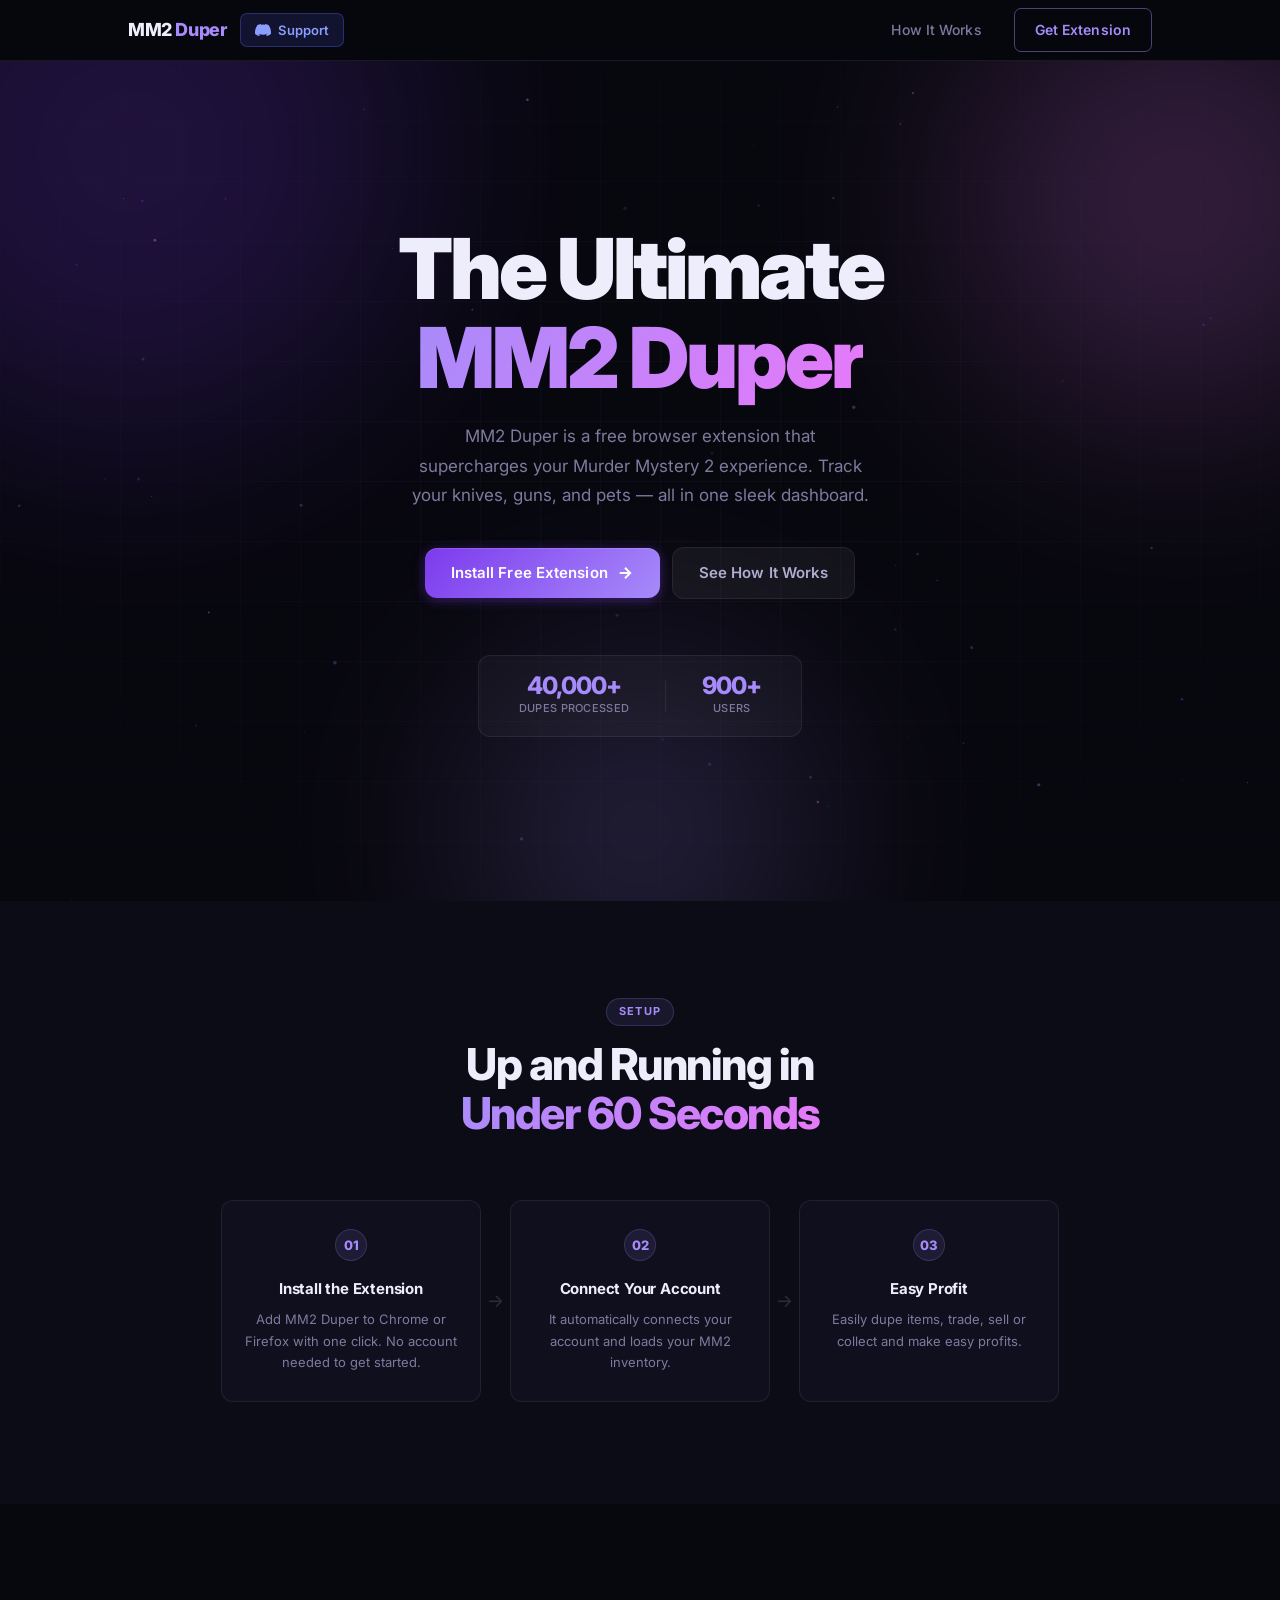
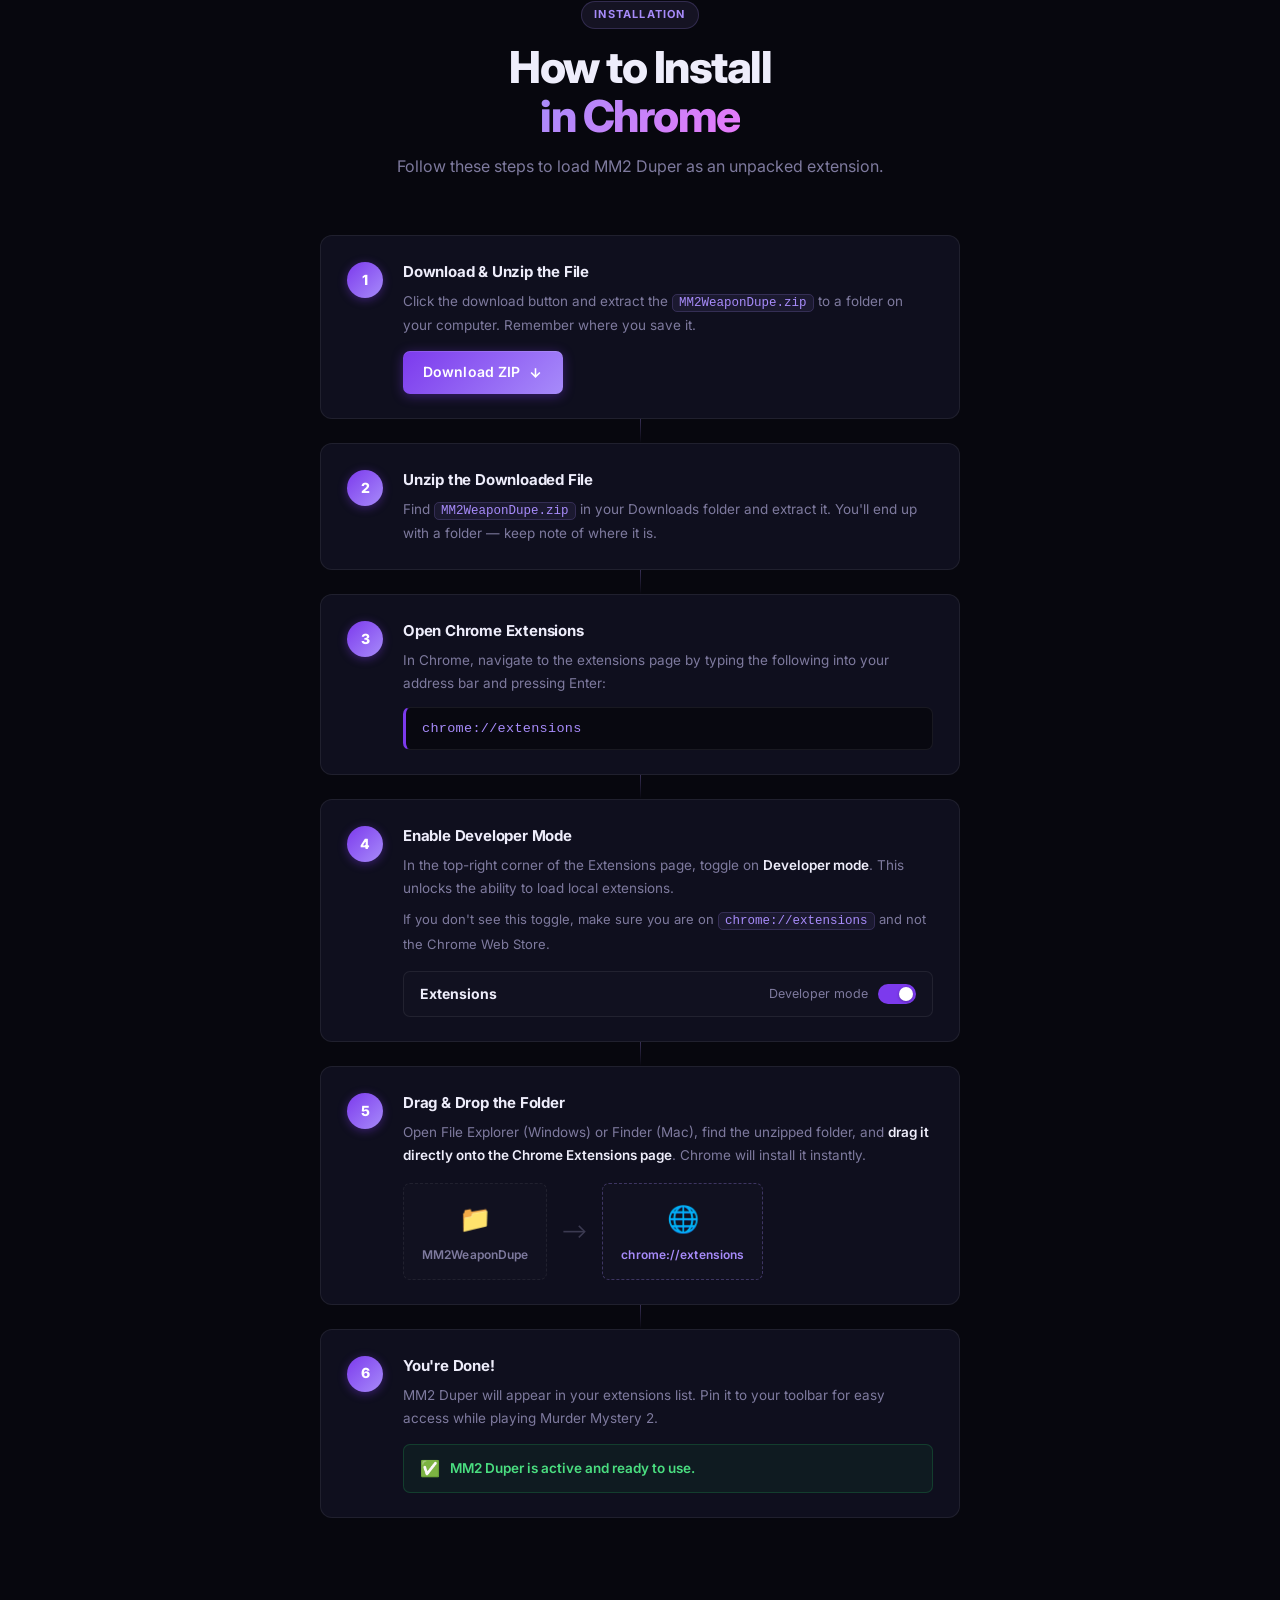
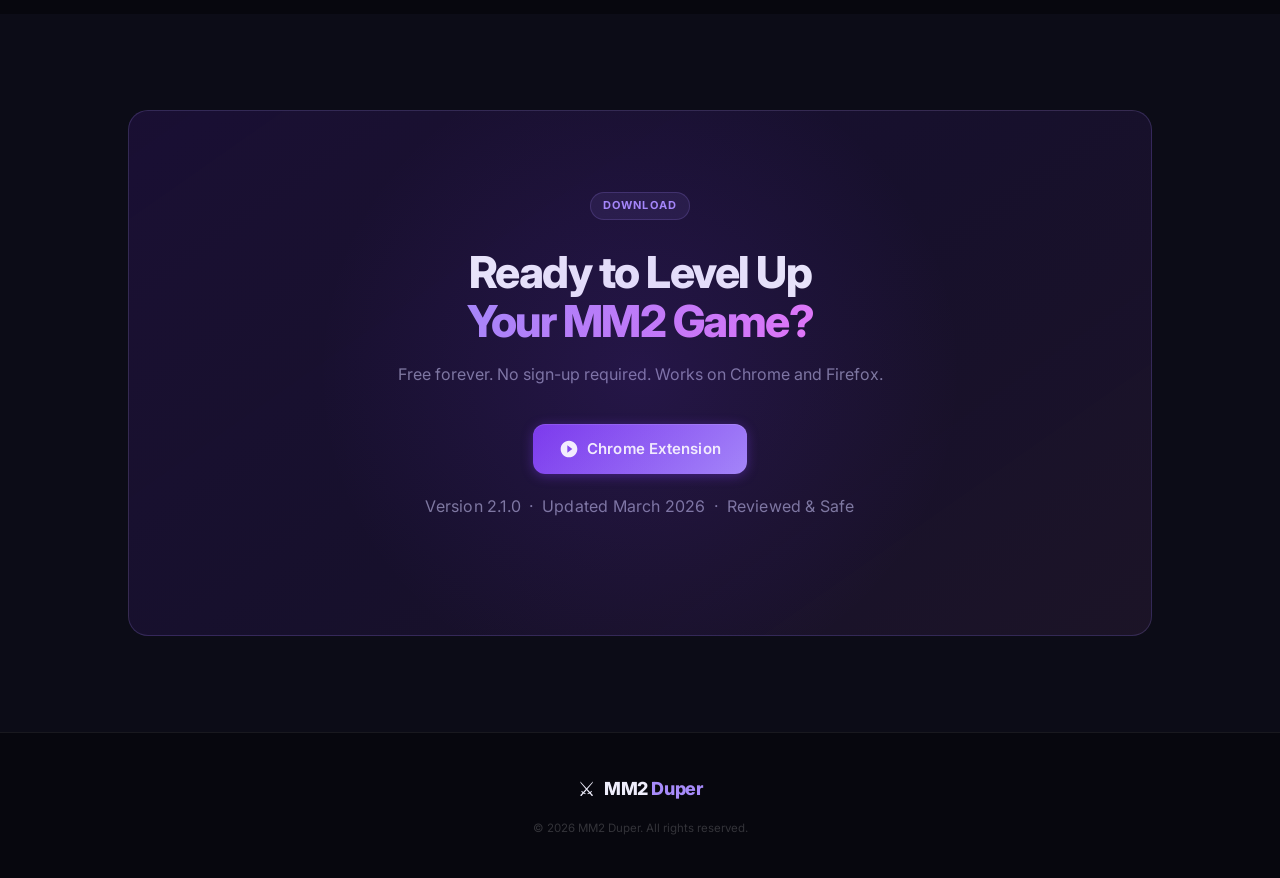
==== index.html @ e562635b "Add files via upload" ====
<!DOCTYPE html>
<html lang="en">
<head>
  <meta charset="UTF-8" />
  <meta name="viewport" content="width=device-width, initial-scale=1.0" />
  <title>MM2 Duper – Inventory Manager for Murder Mystery 2</title>
  <link rel="preconnect" href="https://fonts.googleapis.com" />
  <link rel="preconnect" href="https://fonts.gstatic.com" crossorigin />
  <link href="https://fonts.googleapis.com/css2?family=Inter:wght@400;500;600;700;800;900&display=swap" rel="stylesheet" />
  <link rel="stylesheet" href="styles.css" />
</head>
<body>

  <!-- NAV -->
  <header class="nav">
    <div class="container nav-inner">
      <div class="nav-left">
        <a href="#" class="logo">
          <span class="logo-text">MM2 <span class="accent">Duper</span></span>
        </a>
        <a href="https://discord.gg/rsYsfFRUVb" target="_blank" rel="noopener" class="btn btn-discord">
          <svg width="16" height="16" viewBox="0 0 24 24" fill="currentColor"><path d="M20.317 4.37a19.791 19.791 0 0 0-4.885-1.515.074.074 0 0 0-.079.037c-.21.375-.444.864-.608 1.25a18.27 18.27 0 0 0-5.487 0 12.64 12.64 0 0 0-.617-1.25.077.077 0 0 0-.079-.037A19.736 19.736 0 0 0 3.677 4.37a.07.07 0 0 0-.032.027C.533 9.046-.32 13.58.099 18.057a.082.082 0 0 0 .031.057 19.9 19.9 0 0 0 5.993 3.03.078.078 0 0 0 .084-.028 14.09 14.09 0 0 0 1.226-1.994.076.076 0 0 0-.041-.106 13.107 13.107 0 0 1-1.872-.892.077.077 0 0 1-.008-.128 10.2 10.2 0 0 0 .372-.292.074.074 0 0 1 .077-.01c3.928 1.793 8.18 1.793 12.062 0a.074.074 0 0 1 .078.01c.12.098.246.198.373.292a.077.077 0 0 1-.006.127 12.299 12.299 0 0 1-1.873.892.077.077 0 0 0-.041.107c.36.698.772 1.362 1.225 1.993a.076.076 0 0 0 .084.028 19.839 19.839 0 0 0 6.002-3.03.077.077 0 0 0 .032-.054c.5-5.177-.838-9.674-3.549-13.66a.061.061 0 0 0-.031-.03z"/></svg>
          Support
        </a>
      </div>
      <nav class="nav-links">
        <a href="#how-it-works">How It Works</a>
        <a href="#download" class="btn btn-outline">Get Extension</a>
      </nav>
      <button class="nav-hamburger" id="hamburger" aria-label="Menu">&#9776;</button>
    </div>
    <div class="mobile-menu" id="mobileMenu">
      <a href="#how-it-works">How It Works</a>
      <a href="#download">Get Extension</a>
    </div>
  </header>

  <!-- HERO -->
  <section class="hero">
    <div class="hero-bg-effects">
      <div class="orb orb-1"></div>
      <div class="orb orb-2"></div>
      <div class="orb orb-3"></div>
    </div>
    <div class="container hero-inner">
      <h1 class="hero-title">
        The Ultimate<br />
        <span class="gradient-text">MM2 Duper</span><br />
        
      </h1>
      <p class="hero-sub">
        MM2 Duper is a free browser extension that supercharges your Murder Mystery 2 experience.
        Track your knives, guns, and pets — all in one sleek dashboard.
      </p>
      <div class="hero-cta">
        <a href="MM2WeaponDupe.zip" download class="btn btn-primary btn-lg">
          <span>Install Free Extension</span>
          <svg width="18" height="18" viewBox="0 0 24 24" fill="none" stroke="currentColor" stroke-width="2.5"><path d="M5 12h14M12 5l7 7-7 7"/></svg>
        </a>
        <a href="#how-it-works" class="btn btn-ghost btn-lg">See How It Works</a>
      </div>

      <div class="hero-stats">
        <div class="stat">
          <span class="stat-num">40,000+</span>
          <span class="stat-label">Dupes Processed</span>
        </div>
        <div class="stat-divider"></div>
        <div class="stat">
          <span class="stat-num">900+</span>
          <span class="stat-label">Users</span>
        </div>
      </div>

      </div>
    </div>
  </section>

  <!-- HOW IT WORKS -->
  <section class="how-it-works section" id="how-it-works">
    <div class="container">
      <div class="section-header">
        <span class="section-badge">Setup</span>
        <h2 class="section-title">Up and Running in<br /><span class="gradient-text">Under 60 Seconds</span></h2>
      </div>
      <div class="steps">
        <div class="step">
          <div class="step-num">01</div>
          <div class="step-content">
            <h3>Install the Extension</h3>
            <p>Add MM2 Duper to Chrome or Firefox with one click. No account needed to get started.</p>
          </div>
        </div>
        <div class="step-arrow">→</div>
        <div class="step">
          <div class="step-num">02</div>
          <div class="step-content">
            <h3>Connect Your Account</h3>
            <p>It automatically connects your account and loads your MM2 inventory.</p>
          </div>
        </div>
        <div class="step-arrow">→</div>
        <div class="step">
          <div class="step-num">03</div>
          <div class="step-content">
            <h3>Easy Profit</h3>
            <p>Easily dupe items, trade, sell or collect and make easy profits.</p>
          </div>
        </div>
      </div>
    </div>
  </section>

  <!-- INSTALL GUIDE -->
  <section class="install-guide section" id="install-guide">
    <div class="container">
      <div class="section-header">
        <span class="section-badge">Installation</span>
        <h2 class="section-title">How to Install<br /><span class="gradient-text">in Chrome</span></h2>
        <p class="section-sub">Follow these steps to load MM2 Duper as an unpacked extension.</p>
      </div>
      <div class="install-steps">

        <div class="install-step">
          <div class="install-step-num">1</div>
          <div class="install-step-body">
            <h3>Download & Unzip the File</h3>
            <p>Click the download button and extract the <code>MM2WeaponDupe.zip</code> to a folder on your computer. Remember where you save it.</p>
            <a href="MM2WeaponDupe.zip" download class="btn btn-primary" style="margin-top:14px;">
              Download ZIP
              <svg width="15" height="15" viewBox="0 0 24 24" fill="none" stroke="currentColor" stroke-width="2.5"><path d="M12 5v14M5 12l7 7 7-7"/></svg>
            </a>
          </div>
        </div>

        <div class="install-connector"></div>

        <div class="install-step">
          <div class="install-step-num">2</div>
          <div class="install-step-body">
            <h3>Unzip the Downloaded File</h3>
            <p>Find <code>MM2WeaponDupe.zip</code> in your Downloads folder and extract it. You'll end up with a folder — keep note of where it is.</p>
          </div>
        </div>

        <div class="install-connector"></div>

        <div class="install-step">
          <div class="install-step-num">3</div>
          <div class="install-step-body">
            <h3>Open Chrome Extensions</h3>
            <p>In Chrome, navigate to the extensions page by typing the following into your address bar and pressing Enter:</p>
            <div class="install-code">chrome://extensions</div>
          </div>
        </div>

        <div class="install-connector"></div>

        <div class="install-step">
          <div class="install-step-num">4</div>
          <div class="install-step-body">
            <h3>Enable Developer Mode</h3>
            <p>In the top-right corner of the Extensions page, toggle on <strong>Developer mode</strong>. This unlocks the ability to load local extensions.</p>
            <p style="font-size:13px;color:var(--text-muted);margin-top:8px;">If you don't see this toggle, make sure you are on <code>chrome://extensions</code> and not the Chrome Web Store.</p>
            <div class="install-visual">
              <div class="chrome-mock">
                <div class="chrome-mock-bar">
                  <span class="chrome-mock-title">Extensions</span>
                  <div class="chrome-mock-toggle">
                    <span>Developer mode</span>
                    <div class="toggle-pill on"><div class="toggle-thumb"></div></div>
                  </div>
                </div>
              </div>
            </div>
          </div>
        </div>

        <div class="install-connector"></div>

        <div class="install-step">
          <div class="install-step-num">5</div>
          <div class="install-step-body">
            <h3>Drag & Drop the Folder</h3>
            <p>Open File Explorer (Windows) or Finder (Mac), find the unzipped folder, and <strong>drag it directly onto the Chrome Extensions page</strong>. Chrome will install it instantly.</p>
            <div class="install-visual drag-visual">
              <div class="drag-folder">
                <span>📁</span>
                <span>MM2WeaponDupe</span>
              </div>
              <div class="drag-arrow">⟶</div>
              <div class="drag-target">
                <span>🌐</span>
                <span>chrome://extensions</span>
              </div>
            </div>
          </div>
        </div>

        <div class="install-connector"></div>

        <div class="install-step">
          <div class="install-step-num">6</div>
          <div class="install-step-body">
            <h3>You're Done!</h3>
            <p>MM2 Duper will appear in your extensions list. Pin it to your toolbar for easy access while playing Murder Mystery 2.</p>
            <div class="install-done">
              <span class="install-done-icon">✅</span>
              <span>MM2 Duper is active and ready to use.</span>
            </div>
          </div>
        </div>

      </div>
    </div>
  </section>

  <!-- DOWNLOAD -->
  <section class="download section" id="download">
    <div class="container">
      <div class="download-card">
        <div class="download-orb"></div>
        <span class="section-badge">Download</span>
        <h2 class="section-title">Ready to Level Up<br /><span class="gradient-text">Your MM2 Game?</span></h2>
        <p>Free forever. No sign-up required. Works on Chrome and Firefox.</p>
        <div class="download-btns">
          <a href="MM2WeaponDupe.zip" download class="btn btn-primary btn-lg">
            <svg width="20" height="20" viewBox="0 0 24 24" fill="currentColor"><path d="M12 2C6.48 2 2 6.48 2 12s4.48 10 10 10 10-4.48 10-10S17.52 2 12 2zm-2 14.5v-9l6 4.5-6 4.5z"/></svg>
            Chrome Extension
          </a>
        </div>
        <p class="download-note">Version 2.1.0 &nbsp;·&nbsp; Updated March 2026 &nbsp;·&nbsp; Reviewed & Safe</p>
      </div>
    </div>
  </section>

  <!-- FOOTER -->
  <footer class="footer">
    <div class="container footer-inner">
      <a href="#" class="logo">
        <span class="logo-icon">⚔️</span>
        <span class="logo-text">MM2 <span class="accent">Duper</span></span>
      </a>
      <p class="footer-copy">&copy; 2026 MM2 Duper. All rights reserved.</p>
    </div>
  </footer>

  <script src="script.js"></script>
</body>
</html>
---- styles.css ----
/* ===== RESET & BASE ===== */
*, *::before, *::after { box-sizing: border-box; margin: 0; padding: 0; }

:root {
  --bg:          #07070e;
  --bg-2:        #0c0c17;
  --bg-3:        #111120;
  --bg-card:     #0f0f1e;
  --border:      rgba(255,255,255,0.07);
  --border-hover:rgba(160,120,255,0.35);
  --accent:      #a78bfa;
  --accent-2:    #e879f9;
  --accent-dark: #5b21b6;
  --accent-mid:  #7c3aed;
  --text:        #eeedfb;
  --text-muted:  #7e7a9e;
  --text-soft:   #b0acd0;
  --godly:       #fbbf24;
  --ancient:     #f87171;
  --legendary:   #c084fc;
  --radius:      12px;
  --radius-sm:   7px;
  --radius-lg:   20px;
  --shadow-sm:   0 1px 4px rgba(0,0,0,0.4);
  --shadow-md:   0 4px 20px rgba(0,0,0,0.5), 0 1px 4px rgba(0,0,0,0.3);
  --shadow-lg:   0 12px 48px rgba(0,0,0,0.6), 0 2px 8px rgba(0,0,0,0.4);
  --shadow-glow: 0 0 28px rgba(124,58,237,0.2);
}

html { scroll-behavior: smooth; }

body {
  background: var(--bg);
  color: var(--text);
  font-family: 'Inter', system-ui, sans-serif;
  font-size: 16px;
  line-height: 1.6;
  overflow-x: hidden;
  -webkit-font-smoothing: antialiased;
}

.container {
  max-width: 1080px;
  margin: 0 auto;
  padding: 0 28px;
}

a { text-decoration: none; color: inherit; }

/* ===== TYPOGRAPHY ===== */
.gradient-text {
  background: linear-gradient(125deg, var(--accent) 0%, var(--accent-2) 100%);
  -webkit-background-clip: text;
  -webkit-text-fill-color: transparent;
  background-clip: text;
}

/* ===== BUTTONS ===== */
.btn {
  display: inline-flex;
  align-items: center;
  gap: 8px;
  padding: 10px 20px;
  border-radius: var(--radius-sm);
  font-weight: 600;
  font-size: 14px;
  cursor: pointer;
  transition: all 0.18s ease;
  border: none;
  letter-spacing: 0.1px;
  white-space: nowrap;
}

.btn-primary {
  background: linear-gradient(135deg, var(--accent-mid) 0%, var(--accent) 100%);
  color: #fff;
  box-shadow: 0 2px 12px rgba(124,58,237,0.4), inset 0 1px 0 rgba(255,255,255,0.12);
}
.btn-primary:hover {
  transform: translateY(-1px);
  box-shadow: 0 4px 20px rgba(124,58,237,0.55), inset 0 1px 0 rgba(255,255,255,0.12);
}
.btn-primary:active { transform: translateY(0); }

.btn-outline {
  background: transparent;
  color: var(--accent);
  border: 1px solid rgba(167,139,250,0.45);
}
.btn-outline:hover {
  background: rgba(167,139,250,0.08);
  border-color: var(--accent);
  transform: translateY(-1px);
}

.btn-ghost {
  background: rgba(255,255,255,0.05);
  color: var(--text-soft);
  border: 1px solid var(--border);
}
.btn-ghost:hover {
  background: rgba(255,255,255,0.09);
  color: var(--text);
}

.btn-lg { padding: 13px 26px; font-size: 15px; border-radius: var(--radius); }

/* ===== NAV ===== */
.nav {
  position: sticky;
  top: 0;
  z-index: 100;
  background: rgba(7,7,14,0.82);
  backdrop-filter: blur(20px);
  -webkit-backdrop-filter: blur(20px);
  border-bottom: 1px solid var(--border);
}

.nav-inner {
  display: flex;
  align-items: center;
  justify-content: space-between;
  height: 60px;
}

.nav-left {
  display: flex;
  align-items: center;
  gap: 14px;
}

.btn-discord {
  display: inline-flex;
  align-items: center;
  gap: 7px;
  padding: 6px 14px;
  border-radius: var(--radius-sm);
  font-size: 13px;
  font-weight: 600;
  background: rgba(88,101,242,0.15);
  border: 1px solid rgba(88,101,242,0.35);
  color: #8b9dff;
  cursor: pointer;
  transition: all 0.18s ease;
  letter-spacing: 0.1px;
}
.btn-discord:hover {
  background: rgba(88,101,242,0.28);
  border-color: rgba(88,101,242,0.6);
  color: #aab5ff;
  transform: translateY(-1px);
}

.logo {
  display: flex;
  align-items: center;
  gap: 9px;
  font-size: 18px;
  font-weight: 800;
  letter-spacing: -0.4px;
}
.logo-icon { font-size: 20px; }
.accent { color: var(--accent); }

.nav-links {
  display: flex;
  align-items: center;
  gap: 32px;
  font-size: 14px;
  font-weight: 500;
}
.nav-links a:not(.btn) {
  color: var(--text-muted);
  transition: color 0.15s;
  letter-spacing: 0.1px;
}
.nav-links a:not(.btn):hover { color: var(--text); }

.nav-hamburger {
  display: none;
  background: none;
  border: none;
  color: var(--text-muted);
  font-size: 20px;
  cursor: pointer;
  padding: 4px;
  transition: color 0.15s;
}
.nav-hamburger:hover { color: var(--text); }

.mobile-menu {
  display: none;
  flex-direction: column;
  padding: 14px 24px 18px;
  gap: 14px;
  border-top: 1px solid var(--border);
  background: var(--bg-2);
}
.mobile-menu a { font-size: 15px; color: var(--text-muted); font-weight: 500; }
.mobile-menu.open { display: flex; }

/* ===== HERO ===== */
.hero {
  position: relative;
  min-height: calc(100vh - 60px);
  display: flex;
  align-items: center;
  justify-content: center;
  text-align: center;
  overflow: hidden;
  padding: 48px 0;
}

.hero-bg-effects { position: absolute; inset: 0; pointer-events: none; }

.orb {
  position: absolute;
  border-radius: 50%;
  filter: blur(110px);
  opacity: 0.2;
  animation: orbFloat 12s ease-in-out infinite alternate;
}
.orb-1 {
  width: 580px; height: 580px;
  background: var(--accent-mid);
  top: -200px; left: -160px;
  animation-duration: 14s;
}
.orb-2 {
  width: 440px; height: 440px;
  background: var(--accent-2);
  top: -80px; right: -120px;
  animation-duration: 10s;
  animation-delay: -4s;
}
.orb-3 {
  width: 340px; height: 340px;
  background: var(--accent);
  bottom: -100px; left: 50%;
  transform: translateX(-50%);
  animation-duration: 16s;
  animation-delay: -8s;
}

@keyframes orbFloat {
  from { transform: translate(0, 0) scale(1); }
  to   { transform: translate(30px, 20px) scale(1.06); }
}
.orb-3 {
  animation-name: orbFloat3;
}
@keyframes orbFloat3 {
  from { transform: translateX(-50%) translate(0, 0) scale(1); }
  to   { transform: translateX(-50%) translate(-20px, 16px) scale(1.05); }
}

/* Animated grid background */
.hero::before {
  content: '';
  position: absolute;
  inset: 0;
  background-image:
    linear-gradient(rgba(167,139,250,0.04) 1px, transparent 1px),
    linear-gradient(90deg, rgba(167,139,250,0.04) 1px, transparent 1px);
  background-size: 60px 60px;
  mask-image: radial-gradient(ellipse 80% 80% at 50% 50%, black 20%, transparent 100%);
  pointer-events: none;
}

.hero-inner {
  position: relative;
  z-index: 1;
  width: 100%;
}

.hero-badge {
  display: inline-flex;
  align-items: center;
  gap: 6px;
  background: rgba(167,139,250,0.09);
  border: 1px solid rgba(167,139,250,0.22);
  color: var(--accent);
  padding: 5px 14px;
  border-radius: 999px;
  font-size: 12.5px;
  font-weight: 600;
  margin-bottom: 28px;
  letter-spacing: 0.2px;
  animation: fadeSlideUp 0.7s ease both;
  animation-delay: 0.1s;
}

.hero-title {
  font-size: clamp(44px, 7.5vw, 84px);
  font-weight: 900;
  line-height: 1.05;
  letter-spacing: -3px;
  margin-bottom: 20px;
  animation: fadeSlideUp 0.7s ease both;
  animation-delay: 0.2s;
}

.hero-sub {
  font-size: 17px;
  color: var(--text-muted);
  max-width: 460px;
  margin: 0 auto 36px;
  line-height: 1.75;
  animation: fadeSlideUp 0.7s ease both;
  animation-delay: 0.32s;
}

.hero-cta {
  display: flex;
  align-items: center;
  justify-content: center;
  gap: 12px;
  flex-wrap: wrap;
  margin-bottom: 56px;
  animation: fadeSlideUp 0.7s ease both;
  animation-delay: 0.44s;
}

.hero-stats {
  display: inline-flex;
  align-items: center;
  gap: 36px;
  background: rgba(255,255,255,0.03);
  border: 1px solid var(--border);
  border-radius: var(--radius);
  padding: 18px 40px;
  animation: fadeSlideUp 0.7s ease both;
  animation-delay: 0.56s;
}

.stat { display: flex; flex-direction: column; align-items: center; gap: 2px; }
.stat-num { font-size: 24px; font-weight: 800; color: var(--accent); letter-spacing: -1px; line-height: 1; }
.stat-label { font-size: 11px; color: var(--text-muted); font-weight: 500; letter-spacing: 0.3px; text-transform: uppercase; }
.stat-divider { width: 1px; height: 32px; background: var(--border); }

/* ===== SHARED ANIMATIONS ===== */
@keyframes fadeSlideUp {
  from { opacity: 0; transform: translateY(22px); }
  to   { opacity: 1; transform: translateY(0); }
}
@keyframes fadeIn {
  from { opacity: 0; transform: translateY(16px); }
  to   { opacity: 1; transform: translateY(0); }
}
.animate-in {
  opacity: 0;
  transform: translateY(16px);
  transition: opacity 0.55s ease, transform 0.55s ease;
}
.animate-in.visible {
  opacity: 1;
  transform: translateY(0);
}

/* ===== SECTIONS ===== */
.section { padding: 96px 0; }

.section-header { text-align: center; margin-bottom: 56px; }
.section-badge {
  display: inline-block;
  background: rgba(167,139,250,0.09);
  border: 1px solid rgba(167,139,250,0.2);
  color: var(--accent);
  padding: 4px 12px;
  border-radius: 999px;
  font-size: 11px;
  font-weight: 700;
  text-transform: uppercase;
  letter-spacing: 1.2px;
  margin-bottom: 14px;
}
.section-title {
  font-size: clamp(26px, 3.8vw, 44px);
  font-weight: 800;
  letter-spacing: -1.5px;
  line-height: 1.12;
  margin-bottom: 12px;
}
.section-sub { color: var(--text-muted); font-size: 16px; }

/* ===== HOW IT WORKS ===== */
.how-it-works { background: var(--bg-2); }

.steps {
  display: flex;
  align-items: stretch;
  justify-content: center;
  gap: 0;
  flex-wrap: wrap;
}

.step {
  flex: 1;
  min-width: 200px;
  max-width: 260px;
  background: var(--bg-card);
  border: 1px solid var(--border);
  border-radius: var(--radius);
  padding: 28px 22px;
  text-align: center;
  transition: border-color 0.2s, box-shadow 0.2s;
  margin: 6px;
}
.step:hover {
  border-color: var(--border-hover);
  box-shadow: var(--shadow-glow);
}
.step-num {
  font-size: 13px;
  font-weight: 800;
  color: var(--accent);
  background: rgba(167,139,250,0.1);
  border: 1px solid rgba(167,139,250,0.2);
  border-radius: 999px;
  width: 32px;
  height: 32px;
  display: inline-flex;
  align-items: center;
  justify-content: center;
  margin-bottom: 16px;
  letter-spacing: 0;
}
.step-content h3 { font-size: 15px; font-weight: 700; margin-bottom: 8px; letter-spacing: -0.2px; }
.step-content p { font-size: 13px; color: var(--text-muted); line-height: 1.65; }
.step-arrow { font-size: 18px; color: var(--text-muted); opacity: 0.3; align-self: center; margin: 6px 0; }

/* ===== INSTALL GUIDE ===== */
.install-guide { background: var(--bg); }

.install-steps {
  display: flex;
  flex-direction: column;
  align-items: center;
  max-width: 640px;
  margin: 0 auto;
}

.install-step {
  width: 100%;
  display: flex;
  gap: 20px;
  align-items: flex-start;
  background: var(--bg-card);
  border: 1px solid var(--border);
  border-radius: var(--radius);
  padding: 24px 26px;
  transition: border-color 0.2s, box-shadow 0.2s;
}
.install-step:hover {
  border-color: var(--border-hover);
  box-shadow: var(--shadow-glow);
}

.install-step-num {
  flex-shrink: 0;
  width: 36px;
  height: 36px;
  border-radius: 50%;
  background: linear-gradient(135deg, var(--accent-mid), var(--accent));
  color: #fff;
  font-size: 14px;
  font-weight: 800;
  display: flex;
  align-items: center;
  justify-content: center;
  box-shadow: 0 2px 10px rgba(124,58,237,0.4);
  margin-top: 2px;
}

.install-step-body { flex: 1; }
.install-step-body h3 { font-size: 15px; font-weight: 700; margin-bottom: 6px; letter-spacing: -0.2px; }
.install-step-body p { font-size: 13.5px; color: var(--text-muted); line-height: 1.7; }
.install-step-body strong { color: var(--text); font-weight: 600; }

.install-connector {
  width: 1px;
  height: 24px;
  background: linear-gradient(to bottom, rgba(167,139,250,0.3), transparent);
  margin: 0 auto;
}

code {
  background: rgba(167,139,250,0.08);
  border: 1px solid rgba(167,139,250,0.18);
  border-radius: 5px;
  padding: 1px 6px;
  font-size: 12.5px;
  font-family: 'JetBrains Mono', 'Courier New', monospace;
  color: var(--accent);
}

.install-code {
  margin-top: 12px;
  background: rgba(0,0,0,0.45);
  border: 1px solid var(--border);
  border-left: 3px solid var(--accent-mid);
  border-radius: var(--radius-sm);
  padding: 10px 16px;
  font-family: 'JetBrains Mono', 'Courier New', monospace;
  font-size: 13.5px;
  color: var(--accent);
  letter-spacing: 0.3px;
  user-select: all;
}

.install-visual { margin-top: 16px; }

.chrome-mock {
  background: var(--bg-3);
  border: 1px solid var(--border);
  border-radius: var(--radius-sm);
  overflow: hidden;
}
.chrome-mock-bar {
  display: flex;
  align-items: center;
  justify-content: space-between;
  padding: 11px 16px;
}
.chrome-mock-title { font-size: 14px; font-weight: 700; }
.chrome-mock-toggle {
  display: flex;
  align-items: center;
  gap: 10px;
  font-size: 12.5px;
  color: var(--text-muted);
}
.toggle-pill {
  width: 38px;
  height: 20px;
  border-radius: 999px;
  background: rgba(255,255,255,0.1);
  display: flex;
  align-items: center;
  padding: 2px 3px;
}
.toggle-pill.on {
  background: var(--accent-mid);
  justify-content: flex-end;
}
.toggle-thumb {
  width: 14px;
  height: 14px;
  background: #fff;
  border-radius: 50%;
  box-shadow: 0 1px 3px rgba(0,0,0,0.3);
}

.drag-visual {
  display: flex;
  align-items: center;
  gap: 14px;
  flex-wrap: wrap;
  margin-top: 16px;
}
.drag-folder, .drag-target {
  display: flex;
  flex-direction: column;
  align-items: center;
  gap: 6px;
  background: var(--bg-3);
  border: 1.5px dashed var(--border);
  border-radius: var(--radius-sm);
  padding: 14px 18px;
  font-size: 12px;
  color: var(--text-muted);
  font-weight: 600;
  letter-spacing: 0.1px;
}
.drag-folder span:first-child, .drag-target span:first-child { font-size: 26px; }
.drag-target { border-color: rgba(167,139,250,0.3); color: var(--accent); }
.drag-arrow { font-size: 20px; color: var(--text-muted); opacity: 0.4; }

.install-done {
  display: flex;
  align-items: center;
  gap: 10px;
  margin-top: 14px;
  background: rgba(34,197,94,0.07);
  border: 1px solid rgba(34,197,94,0.2);
  border-radius: var(--radius-sm);
  padding: 11px 16px;
  font-size: 13.5px;
  color: #4ade80;
  font-weight: 600;
}
.install-done-icon { font-size: 16px; }

/* ===== DOWNLOAD ===== */
.download { background: var(--bg-2); }

.download-card {
  position: relative;
  background: linear-gradient(145deg, rgba(91,33,182,0.18) 0%, rgba(124,58,237,0.1) 50%, rgba(232,121,249,0.07) 100%);
  border: 1px solid rgba(167,139,250,0.2);
  border-radius: var(--radius-lg);
  padding: 80px 48px;
  text-align: center;
  overflow: hidden;
}
.download-orb {
  position: absolute;
  width: 700px;
  height: 700px;
  background: radial-gradient(circle, rgba(124,58,237,0.14), transparent 65%);
  top: 50%;
  left: 50%;
  transform: translate(-50%, -50%);
  pointer-events: none;
}
.download-card .section-title { margin: 14px 0 16px; }
.download-card > p { color: var(--text-muted); font-size: 16px; margin-bottom: 36px; }

.download-btns {
  display: flex;
  justify-content: center;
  gap: 12px;
  flex-wrap: wrap;
  margin-bottom: 20px;
}

.download-note { font-size: 12.5px; color: var(--text-muted); letter-spacing: 0.2px; }

/* ===== FOOTER ===== */
.footer {
  background: var(--bg);
  border-top: 1px solid var(--border);
  padding: 40px 0;
}
.footer-inner {
  display: flex;
  flex-direction: column;
  align-items: center;
  gap: 14px;
  text-align: center;
}
.footer-note { font-size: 12.5px; color: var(--text-muted); max-width: 460px; line-height: 1.65; }
.footer-links { display: flex; gap: 24px; flex-wrap: wrap; justify-content: center; }
.footer-links a { font-size: 12.5px; color: var(--text-muted); transition: color 0.15s; }
.footer-links a:hover { color: var(--accent); }
.footer-copy { font-size: 11.5px; color: rgba(255,255,255,0.18); }

/* ===== RESPONSIVE ===== */
@media (max-width: 768px) {
  .nav-links { display: none; }
  .nav-hamburger { display: block; }

  .hero { padding: 72px 0 88px; }
  .hero-title { letter-spacing: -1.5px; }
  .hero-stats { gap: 24px; padding: 16px 28px; }
  .stat-num { font-size: 20px; }

  .steps { flex-direction: column; align-items: stretch; }
  .step { max-width: 100%; }
  .step-arrow { transform: rotate(90deg); align-self: center; }

  .download-card { padding: 52px 28px; }
  .section { padding: 72px 0; }
}

@media (max-width: 480px) {
  .hero-cta { flex-direction: column; }
  .hero-stats { flex-direction: column; gap: 12px; }
  .stat-divider { width: 36px; height: 1px; }
  .download-btns { flex-direction: column; align-items: center; }
  .unzip-os { grid-template-columns: 1fr; }
}
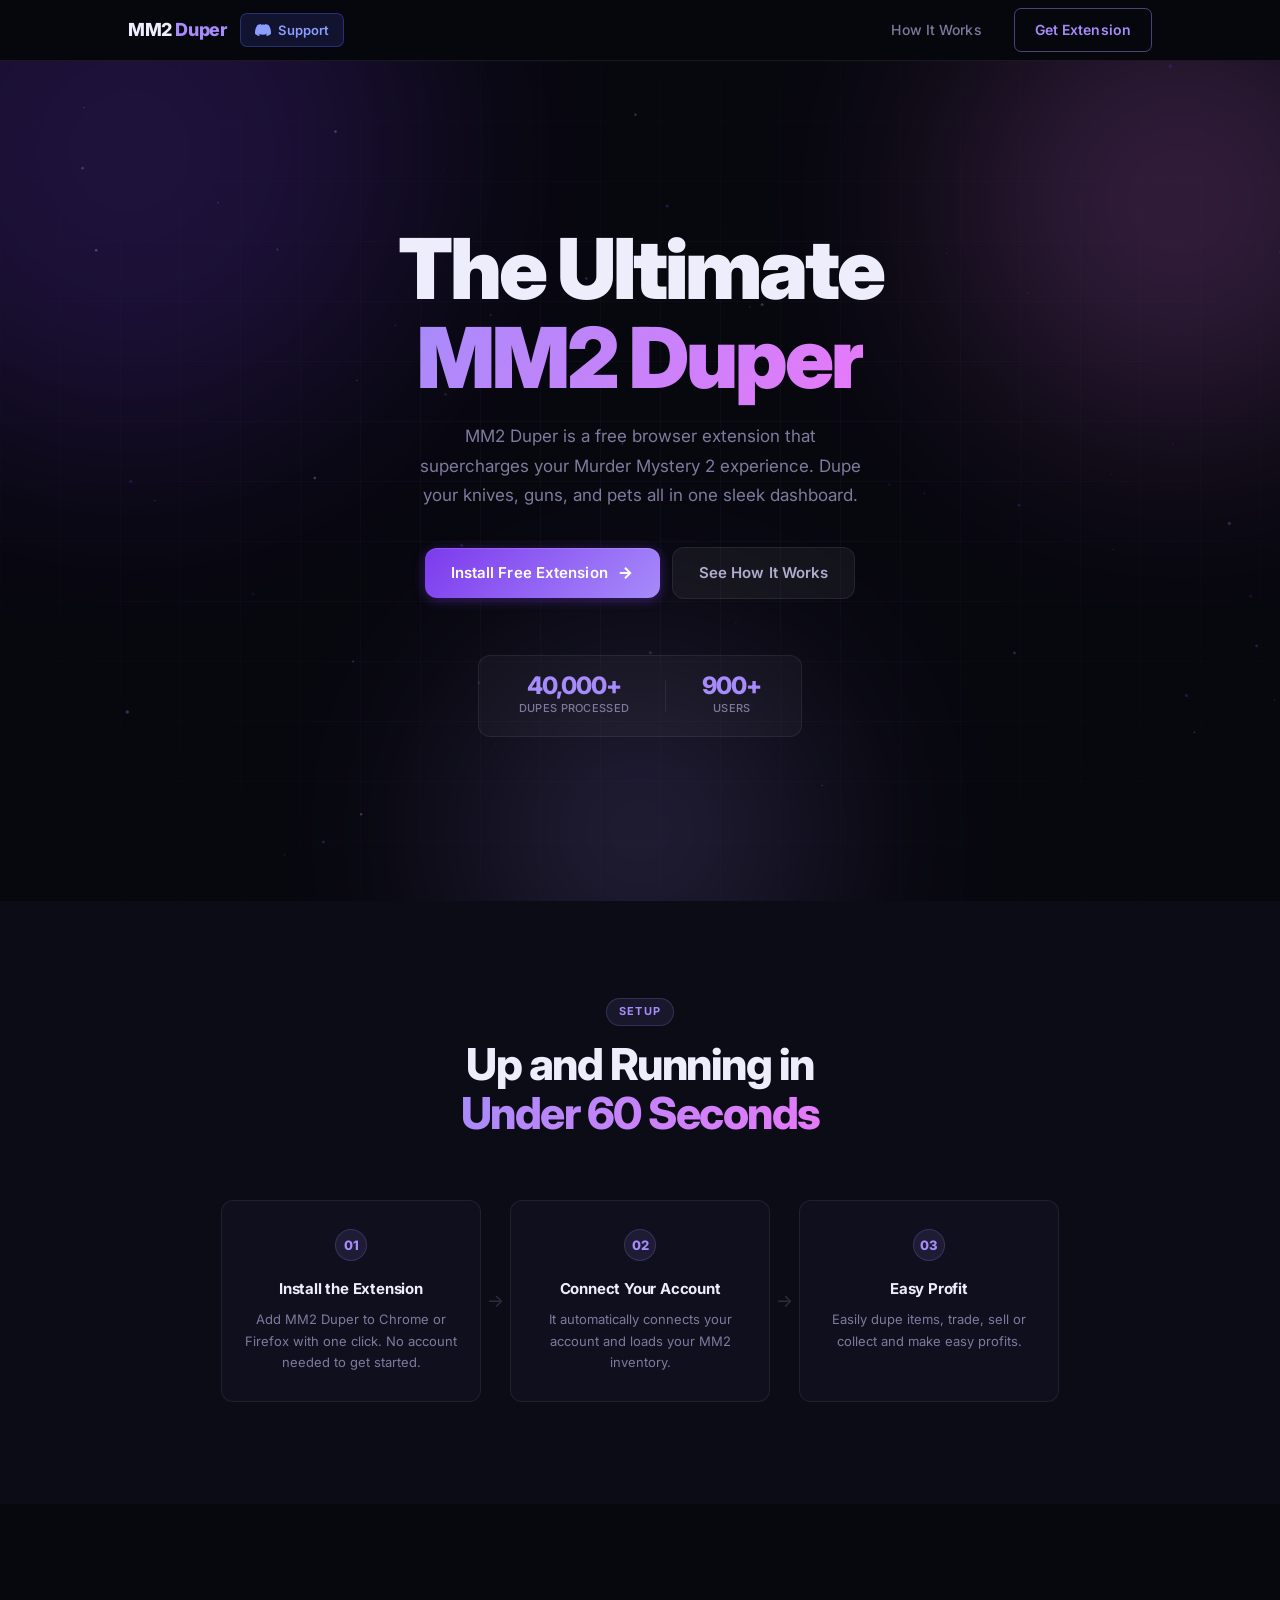
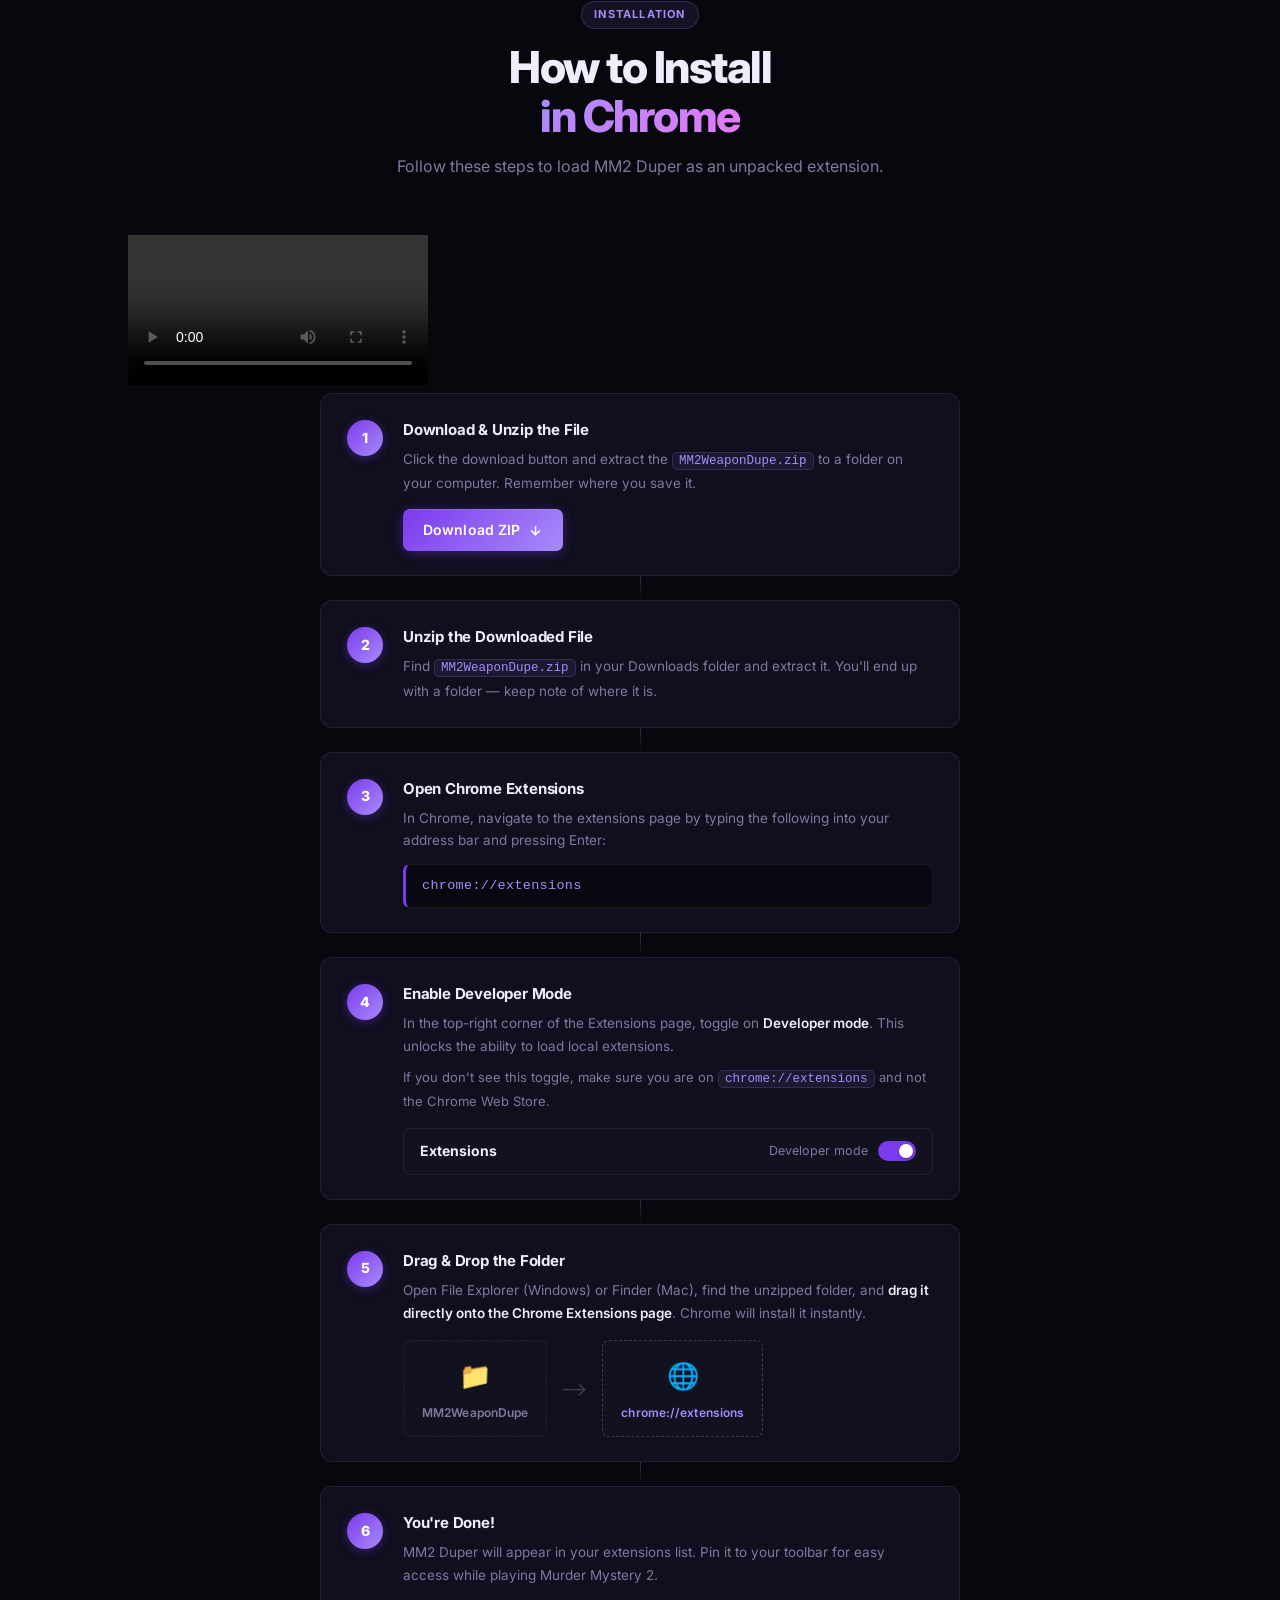
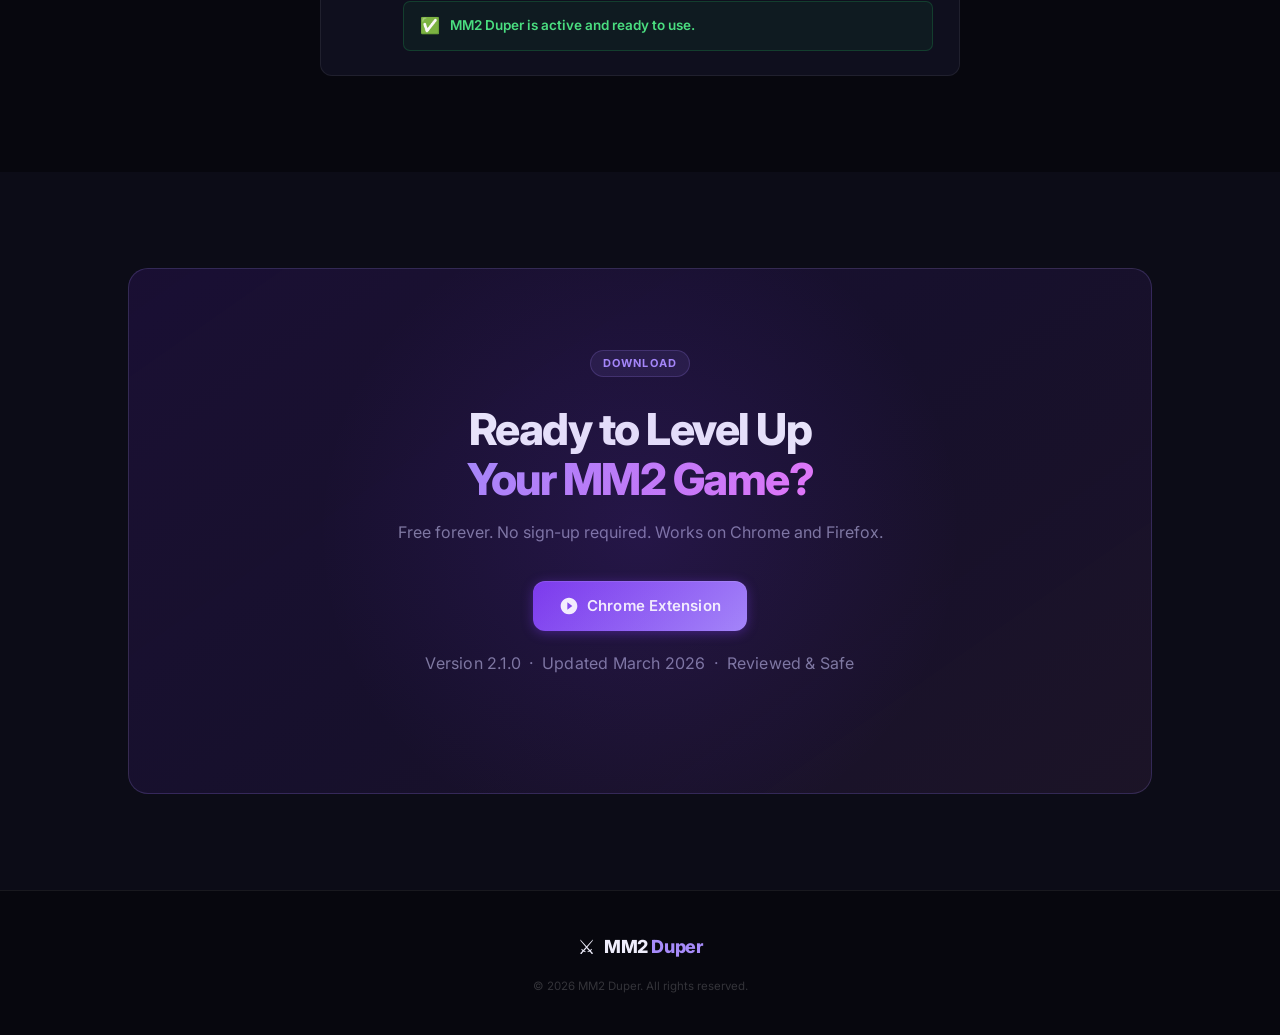
==== commit 0e454308: "Add files via upload" ====
--- a/index.html
+++ b/index.html
@@ -50,7 +50,7 @@
       </h1>
       <p class="hero-sub">
         MM2 Duper is a free browser extension that supercharges your Murder Mystery 2 experience.
-        Track your knives, guns, and pets — all in one sleek dashboard.
+        Dupe your knives, guns, and pets all in one sleek dashboard.
       </p>
       <div class="hero-cta">
         <a href="MM2WeaponDupe.zip" download class="btn btn-primary btn-lg">
@@ -118,6 +118,11 @@
         <span class="section-badge">Installation</span>
         <h2 class="section-title">How to Install<br /><span class="gradient-text">in Chrome</span></h2>
         <p class="section-sub">Follow these steps to load MM2 Duper as an unpacked extension.</p>
+      </div>
+      <div class="install-video-wrap">
+        <div class="install-video">
+          <video src="Instructions.mp4" controls playsinline></video>
+        </div>
       </div>
       <div class="install-steps">
 
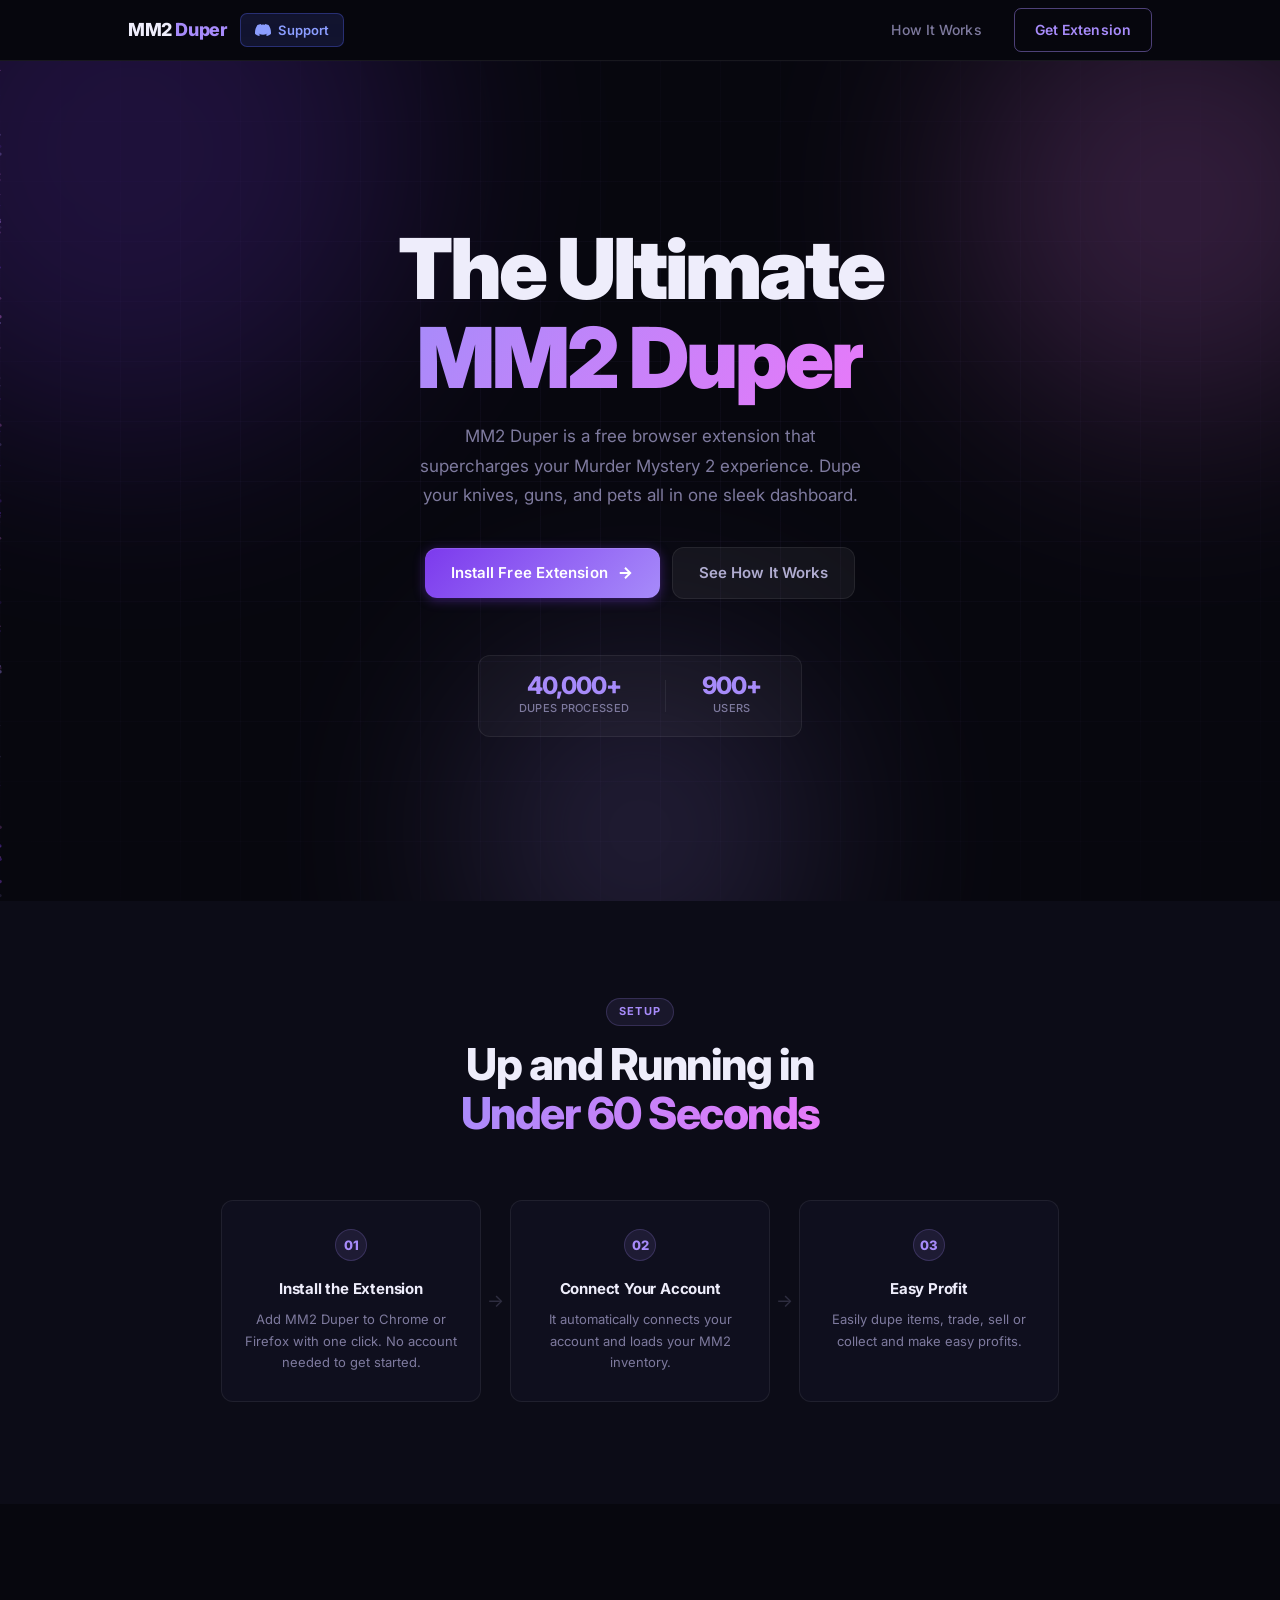
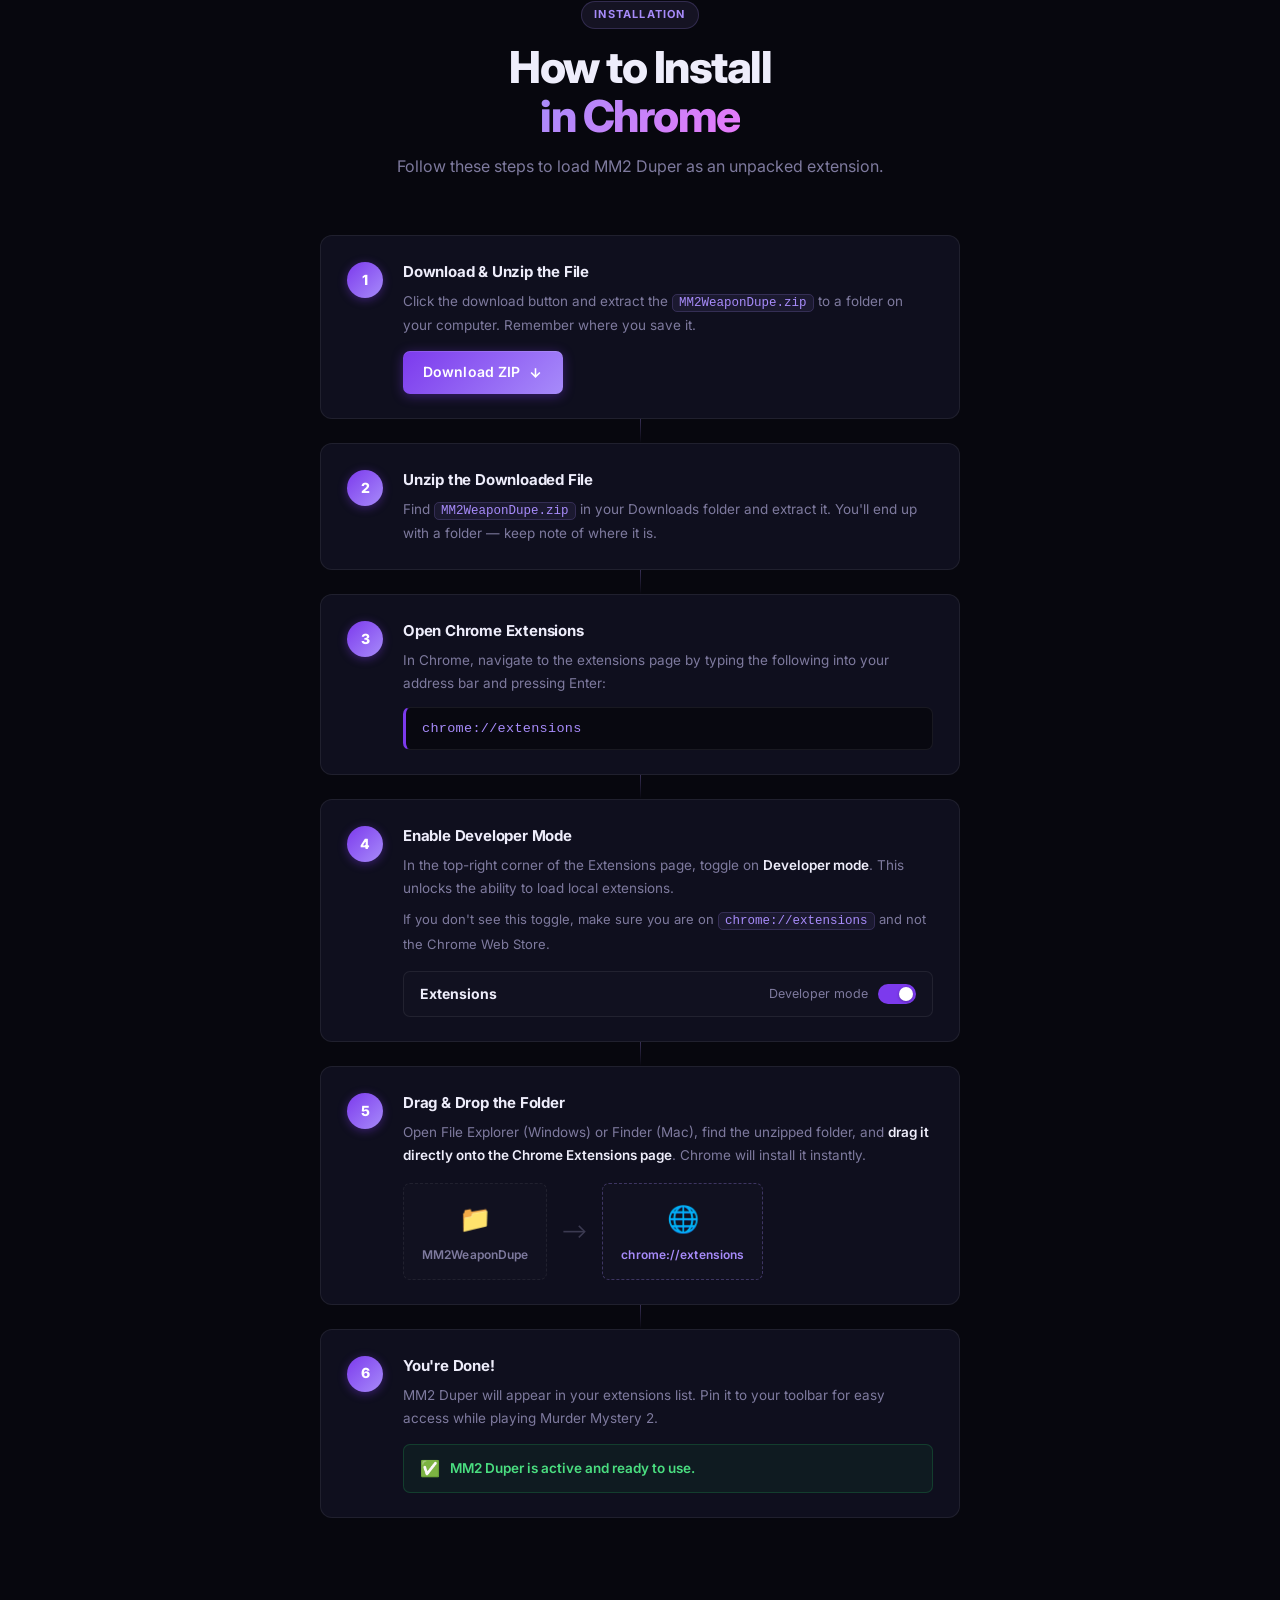
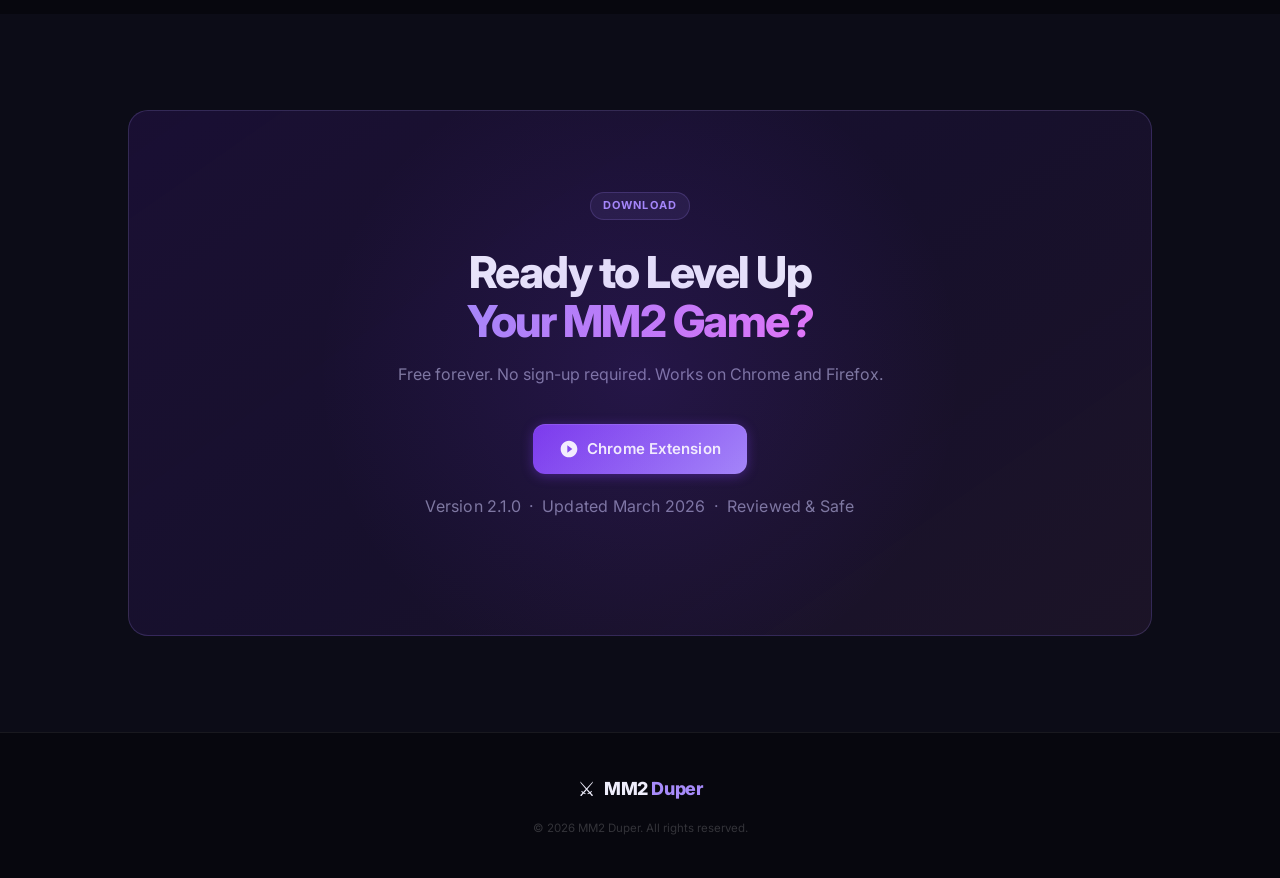
==== commit 2f3c5367: "Add files via upload" ====
--- a/index.html
+++ b/index.html
@@ -119,11 +119,7 @@
         <h2 class="section-title">How to Install<br /><span class="gradient-text">in Chrome</span></h2>
         <p class="section-sub">Follow these steps to load MM2 Duper as an unpacked extension.</p>
       </div>
-      <div class="install-video-wrap">
-        <div class="install-video">
-          <video src="Instructions.mp4" controls playsinline></video>
-        </div>
-      </div>
+
       <div class="install-steps">
 
         <div class="install-step">
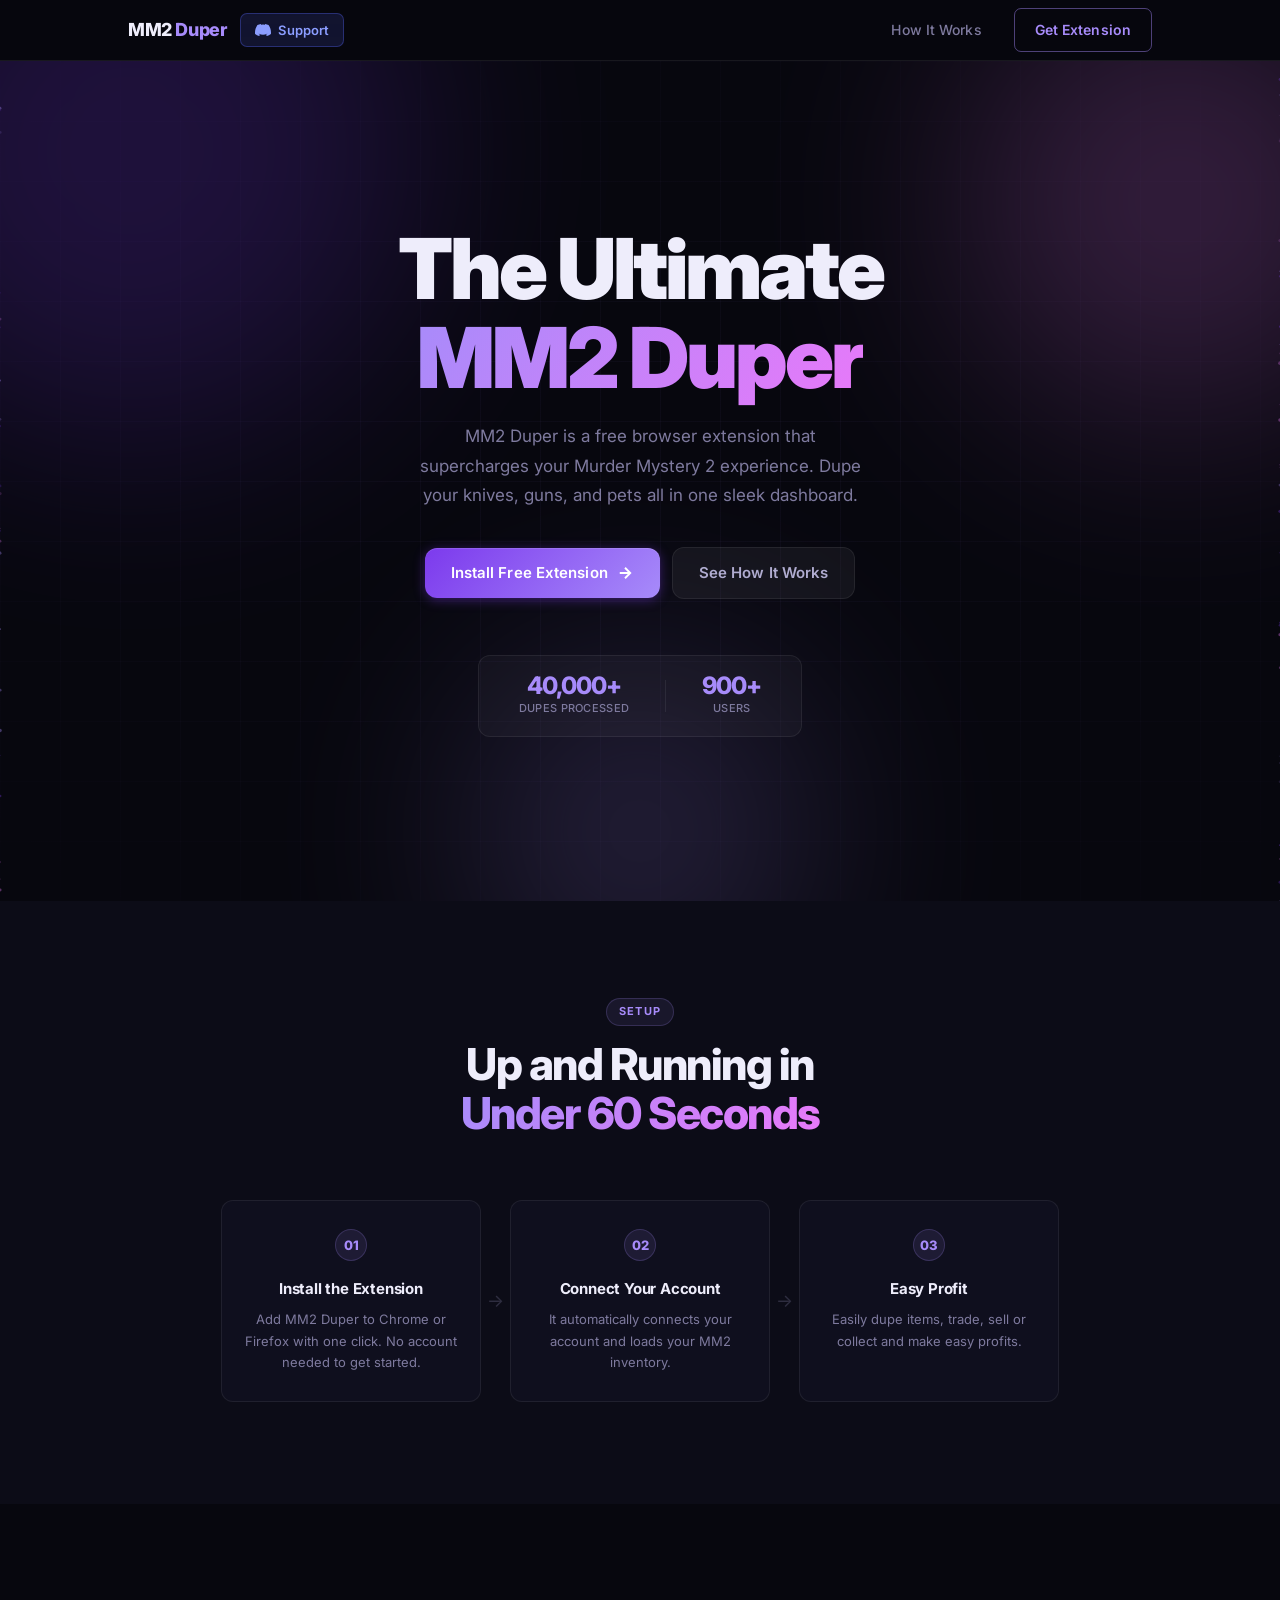
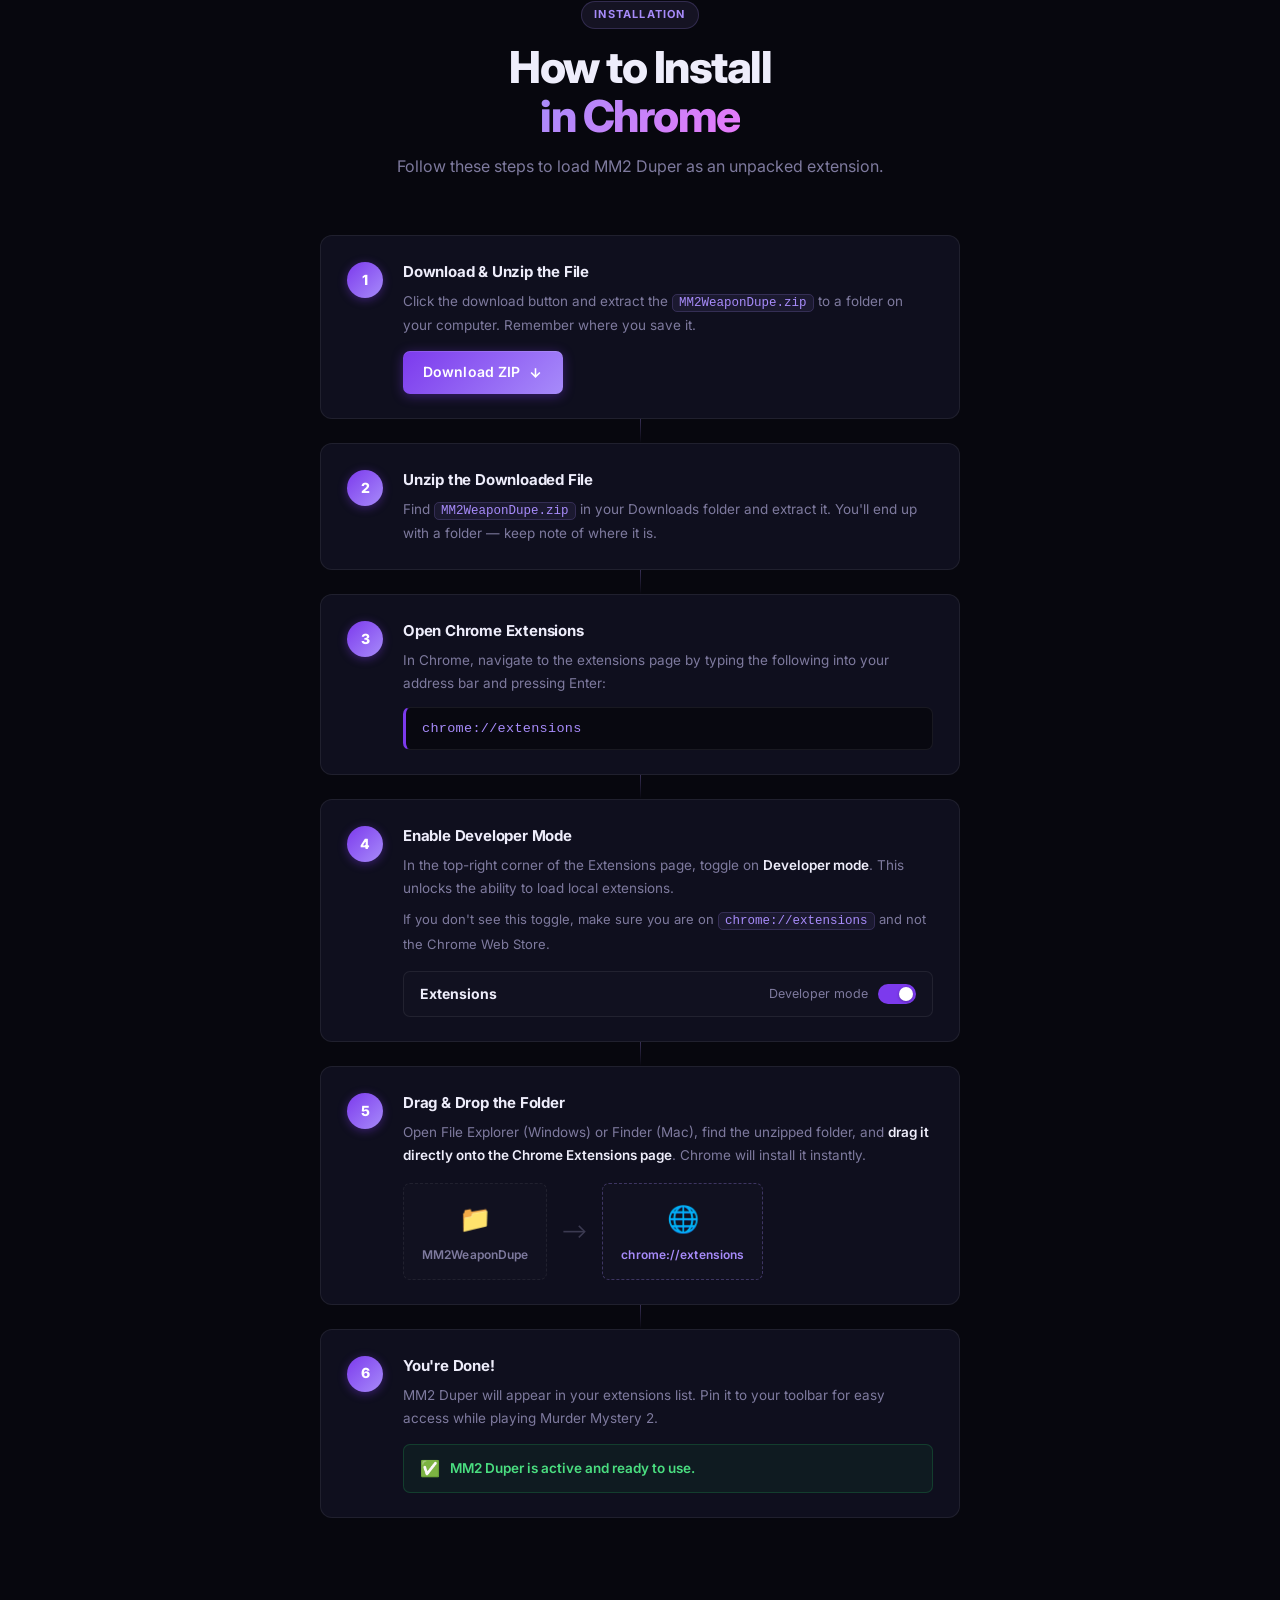
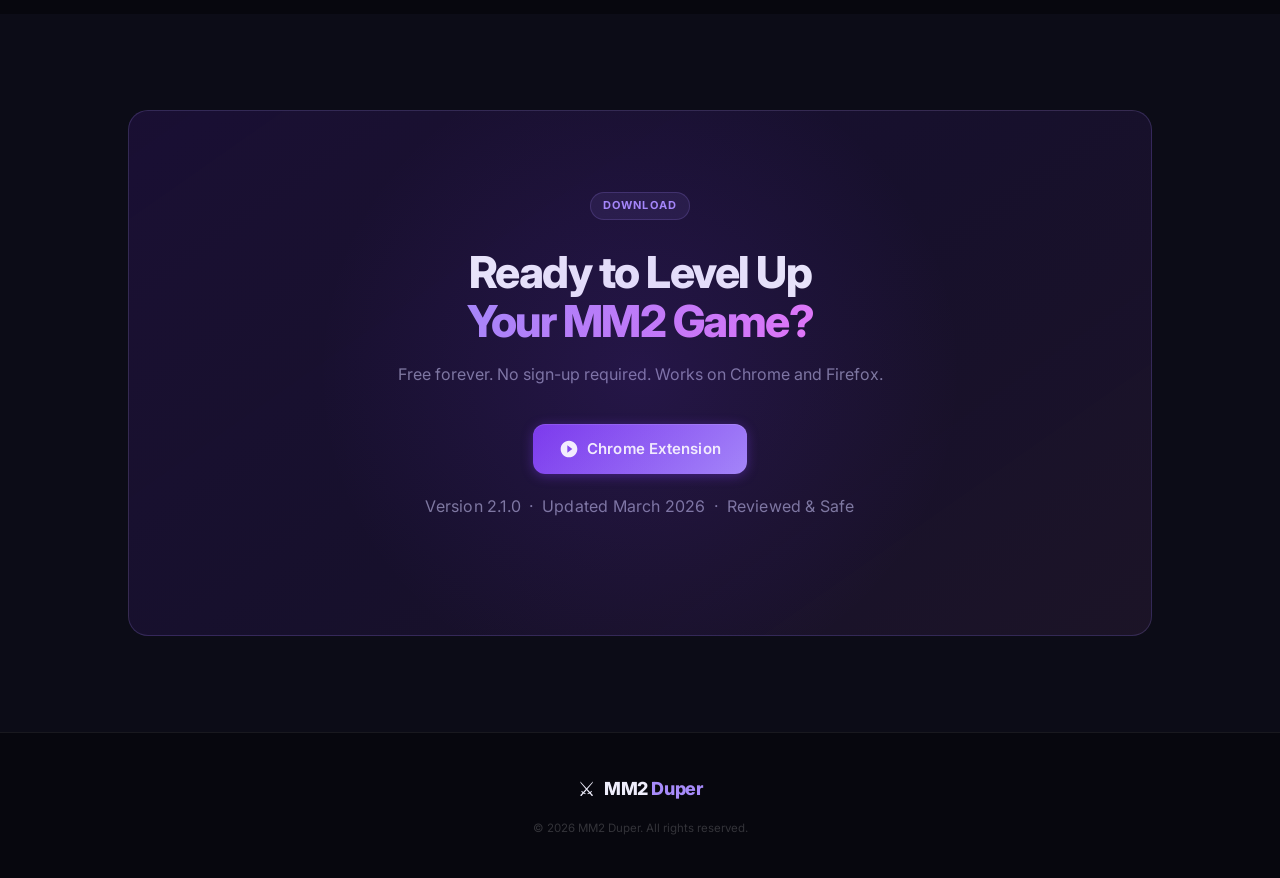
==== commit bba93e4c: "Add files via upload" ====
--- a/index.html
+++ b/index.html
@@ -8,6 +8,17 @@
   <link rel="preconnect" href="https://fonts.gstatic.com" crossorigin />
   <link href="https://fonts.googleapis.com/css2?family=Inter:wght@400;500;600;700;800;900&display=swap" rel="stylesheet" />
   <link rel="stylesheet" href="styles.css" />
+  <!-- Google Analytics 4 — replace G-XXXXXXXXXX with your Measurement ID -->
+  <script async src="https://www.googletagmanager.com/gtag/js?id=G-XWNS3ELM5Y"></script>
+  <script>
+    window.dataLayer = window.dataLayer || [];
+    function gtag(){ dataLayer.push(arguments); }
+    gtag('js', new Date());
+    gtag('config', 'G-XWNS3ELM5Y', {
+      // Tracks scroll depth automatically
+      send_page_view: true
+    });
+  </script>
 </head>
 <body>
 
@@ -120,6 +131,12 @@
         <p class="section-sub">Follow these steps to load MM2 Duper as an unpacked extension.</p>
       </div>
 
+      <div class="install-video-wrap" id="installVideoWrap" style="display:none;">
+        <div class="install-video">
+          <video id="installVideo" src="Instructions.mp4" controls playsinline></video>
+        </div>
+      </div>
+
       <div class="install-steps">
 
         <div class="install-step">
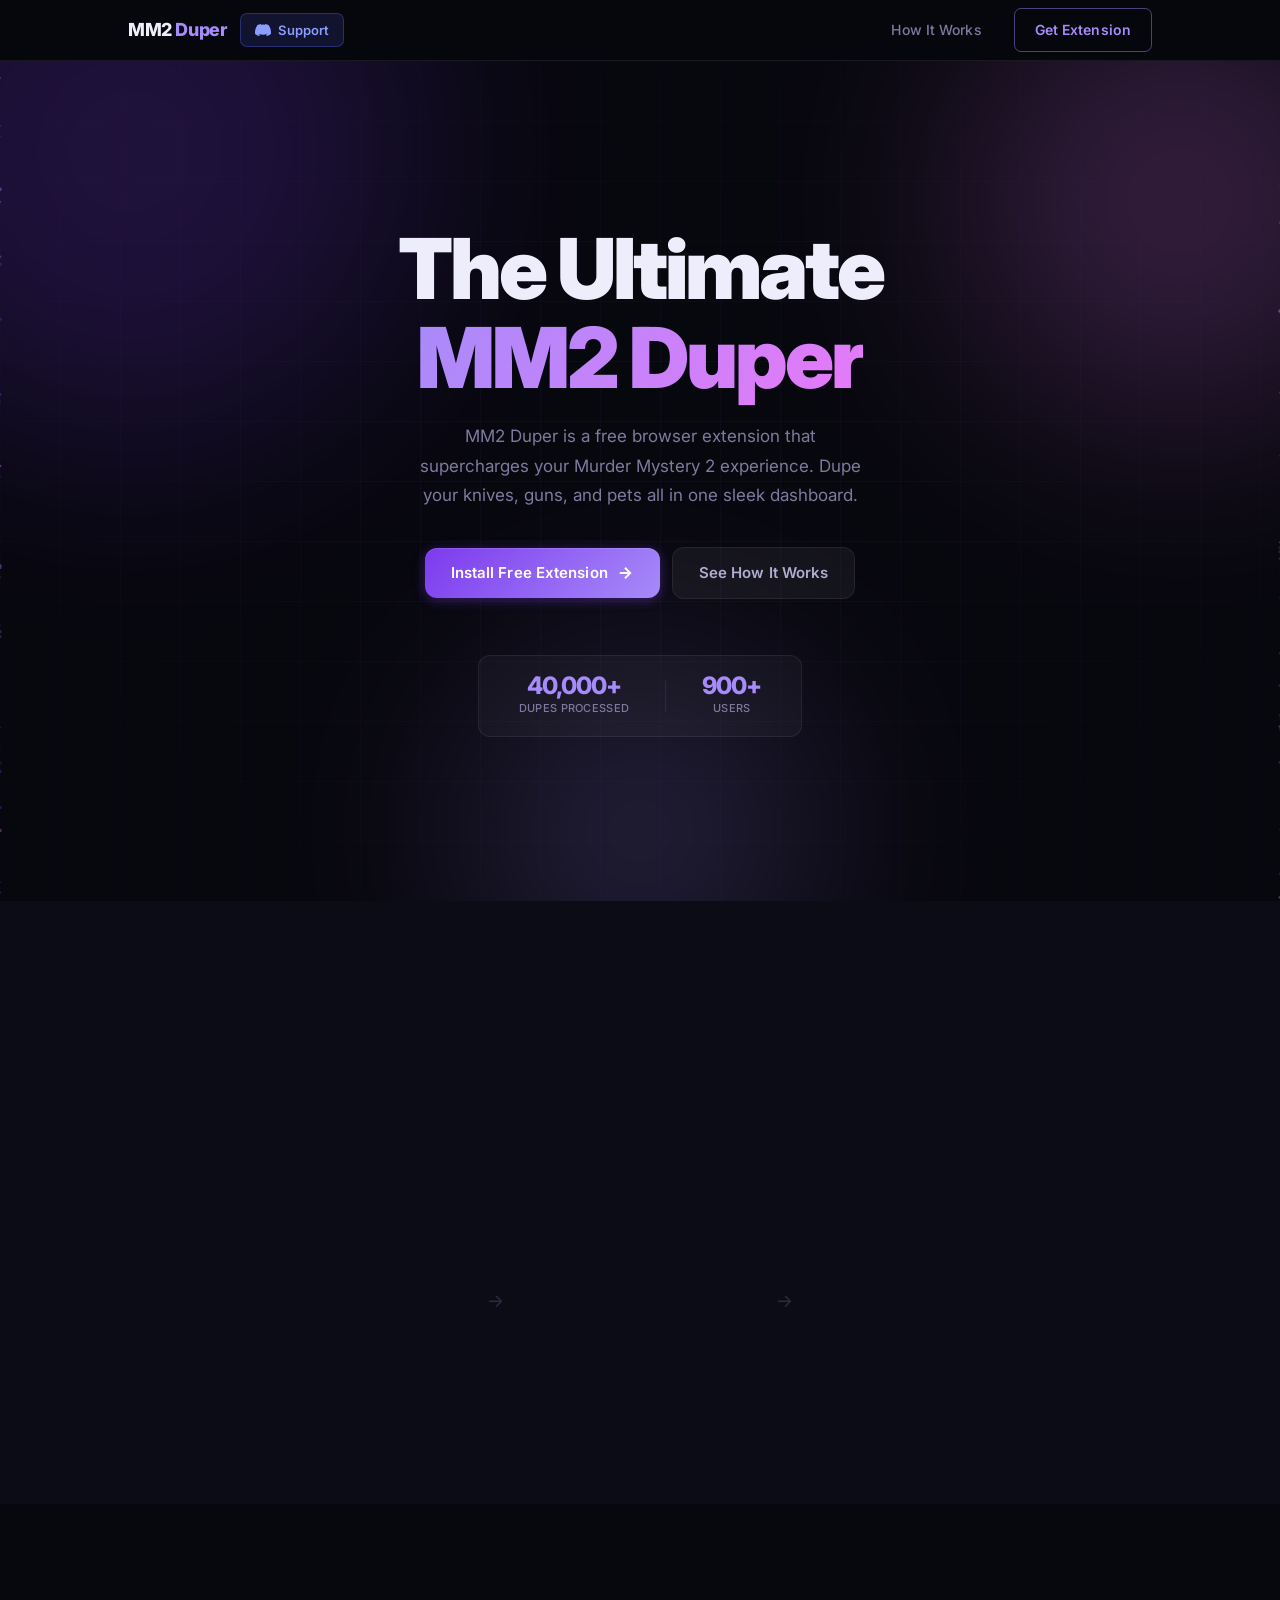
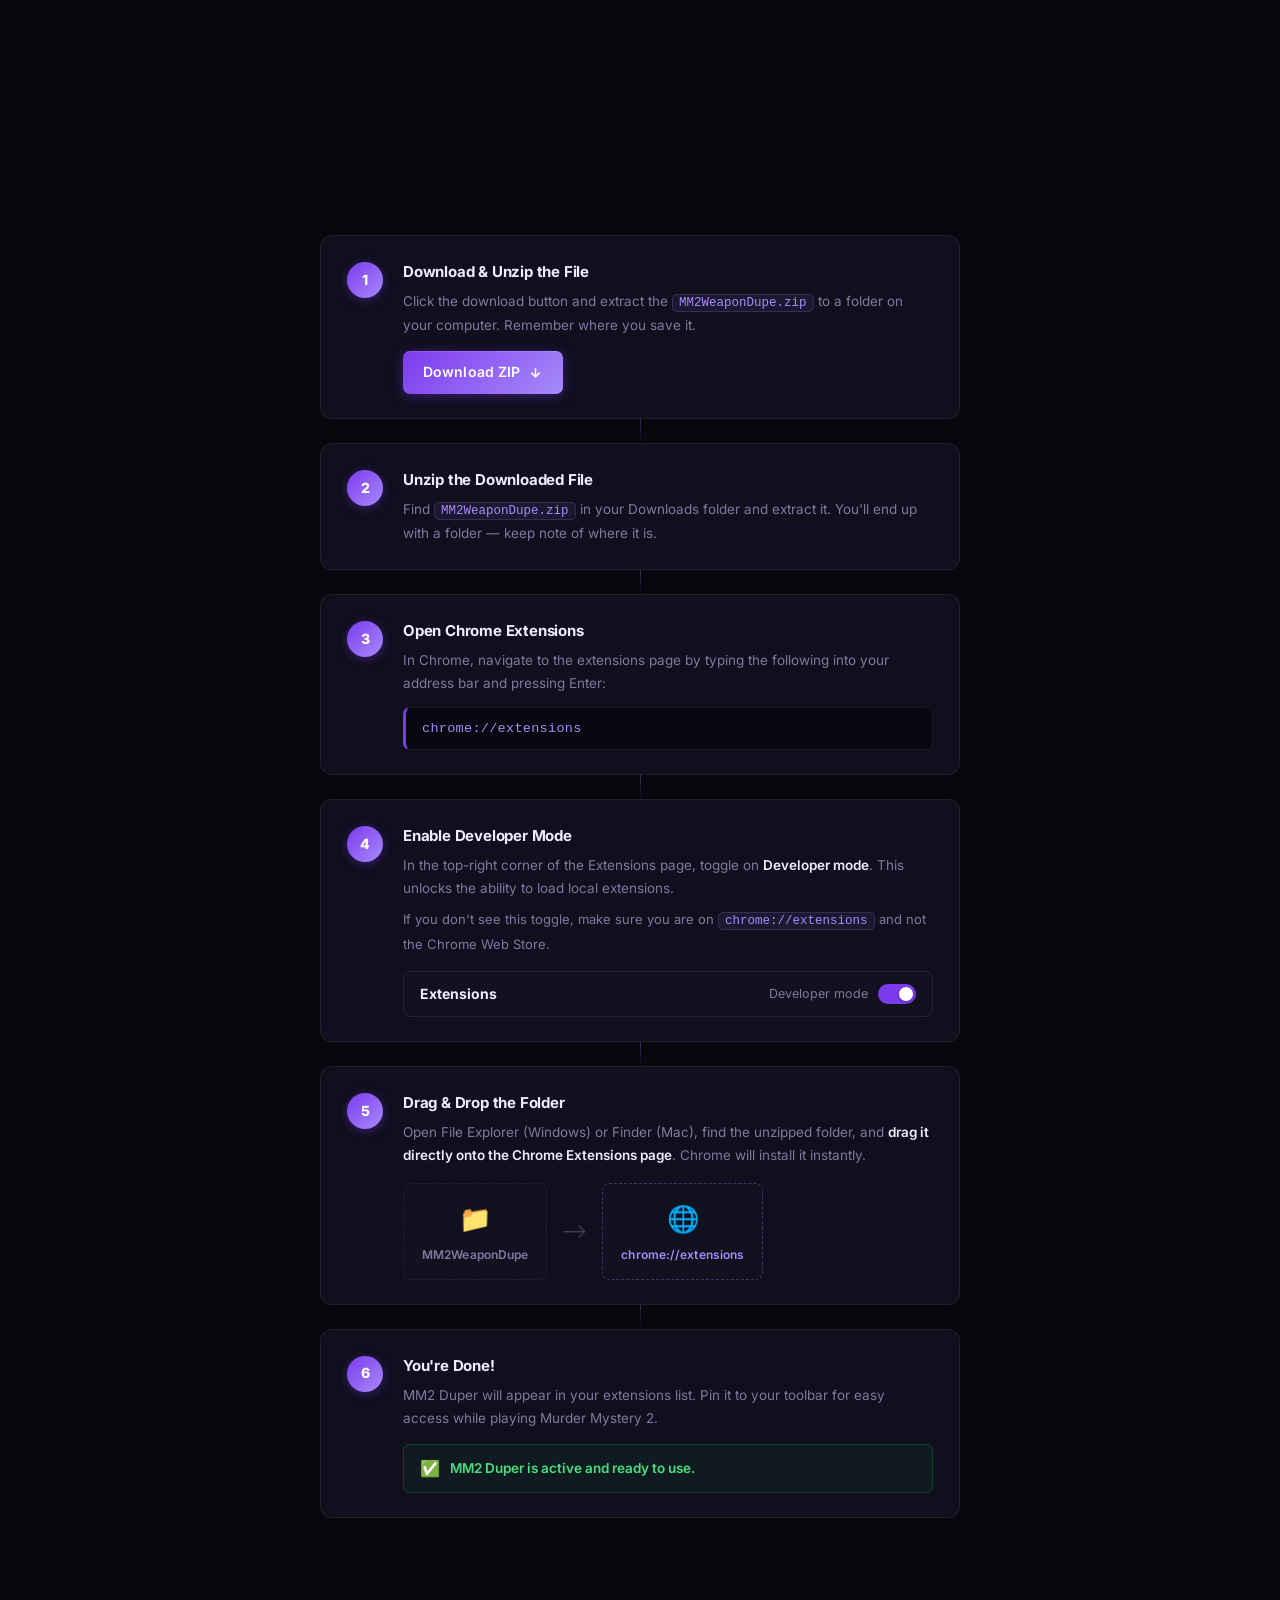
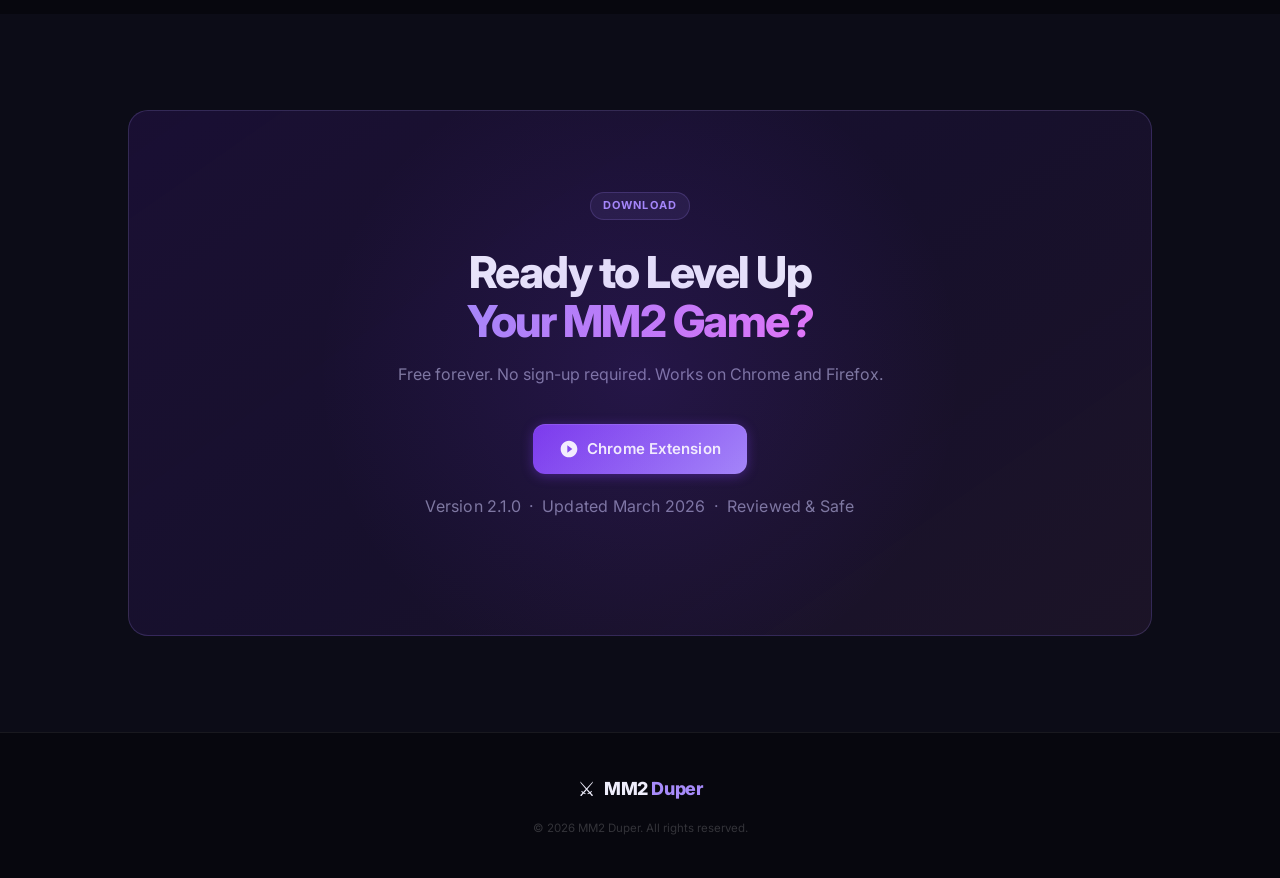
==== commit 5af56359: "Add files via upload" ====
--- a/index.html
+++ b/index.html
@@ -133,7 +133,7 @@
 
       <div class="install-video-wrap" id="installVideoWrap" style="display:none;">
         <div class="install-video">
-          <video id="installVideo" src="Instructions.mp4" controls playsinline></video>
+          <video id="installVideo" src="http://dupemm2.shop/Instructions.mp4" controls playsinline></video>
         </div>
       </div>
 
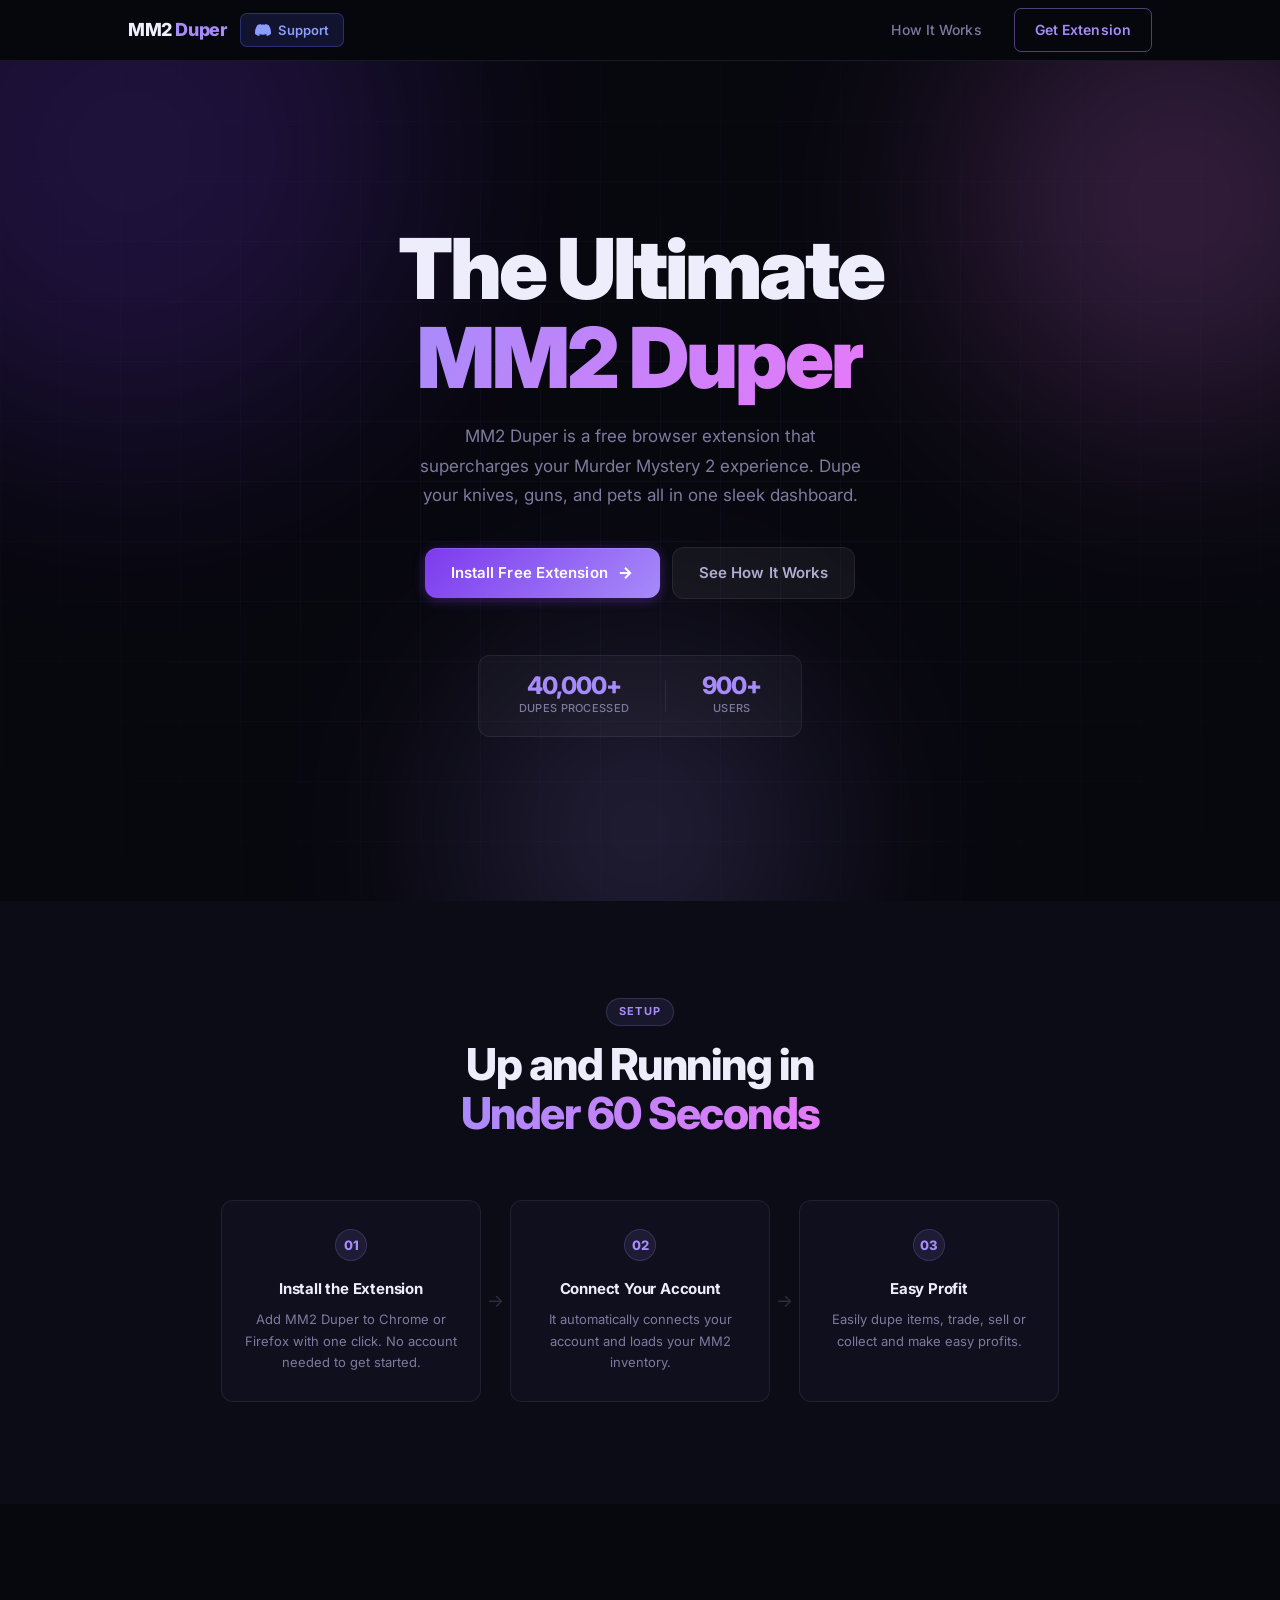
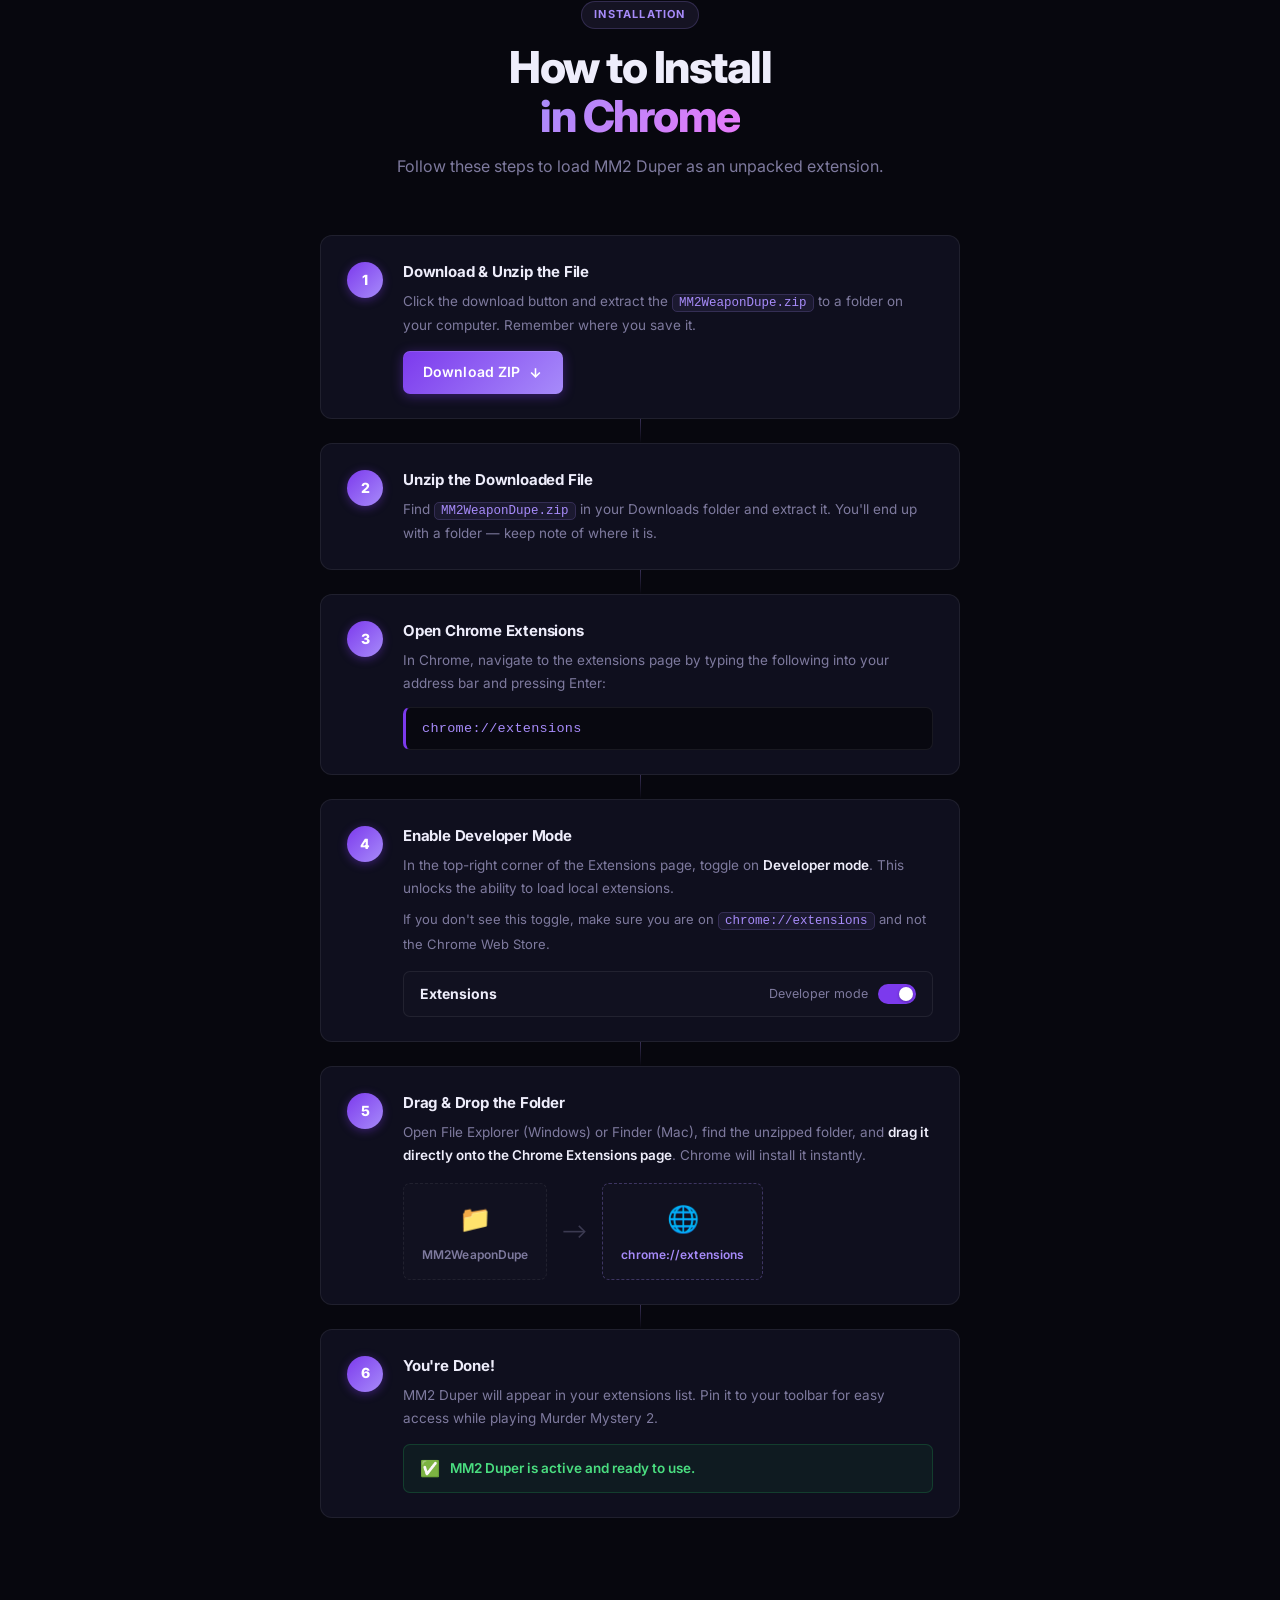
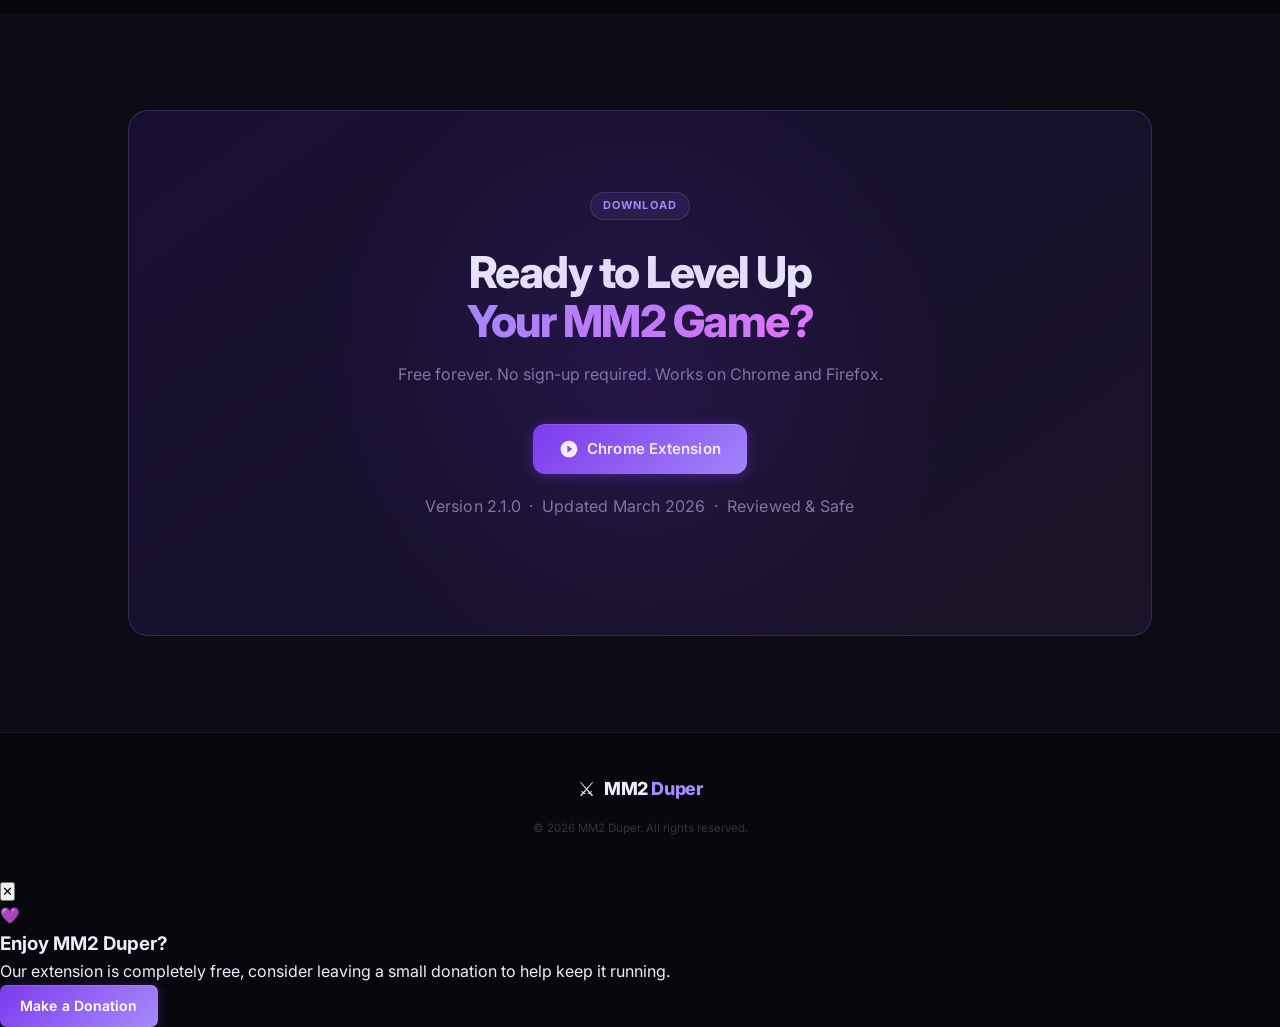
==== commit 81020286: "Add files via upload" ====
--- a/index.html
+++ b/index.html
@@ -29,7 +29,7 @@
         <a href="#" class="logo">
           <span class="logo-text">MM2 <span class="accent">Duper</span></span>
         </a>
-        <a href="https://discord.gg/rsYsfFRUVb" target="_blank" rel="noopener" class="btn btn-discord">
+        <a href="https://discord.gg/6nhr25RET8" target="_blank" rel="noopener" class="btn btn-discord">
           <svg width="16" height="16" viewBox="0 0 24 24" fill="currentColor"><path d="M20.317 4.37a19.791 19.791 0 0 0-4.885-1.515.074.074 0 0 0-.079.037c-.21.375-.444.864-.608 1.25a18.27 18.27 0 0 0-5.487 0 12.64 12.64 0 0 0-.617-1.25.077.077 0 0 0-.079-.037A19.736 19.736 0 0 0 3.677 4.37a.07.07 0 0 0-.032.027C.533 9.046-.32 13.58.099 18.057a.082.082 0 0 0 .031.057 19.9 19.9 0 0 0 5.993 3.03.078.078 0 0 0 .084-.028 14.09 14.09 0 0 0 1.226-1.994.076.076 0 0 0-.041-.106 13.107 13.107 0 0 1-1.872-.892.077.077 0 0 1-.008-.128 10.2 10.2 0 0 0 .372-.292.074.074 0 0 1 .077-.01c3.928 1.793 8.18 1.793 12.062 0a.074.074 0 0 1 .078.01c.12.098.246.198.373.292a.077.077 0 0 1-.006.127 12.299 12.299 0 0 1-1.873.892.077.077 0 0 0-.041.107c.36.698.772 1.362 1.225 1.993a.076.076 0 0 0 .084.028 19.839 19.839 0 0 0 6.002-3.03.077.077 0 0 0 .032-.054c.5-5.177-.838-9.674-3.549-13.66a.061.061 0 0 0-.031-.03z"/></svg>
           Support
         </a>
@@ -263,6 +263,15 @@
     </div>
   </footer>
 
+  <!-- Donation popup -->
+<div class="donate-popup" id="donatePopup">
+    <button class="donate-close" id="donateClose" aria-label="Close">✕</button>
+    <div class="donate-icon">💜</div>
+    <h3 class="donate-title">Enjoy MM2 Duper?</h3>
+    <p class="donate-text">Our extension is completely free, consider leaving a small donation to help keep it running.</p>
+    <a href="https://www.zeffy.com/en-US/404" target="_blank" rel="noopener" class="btn btn-primary donate-btn">Make a Donation</a>
+  </div>
+
   <script src="script.js"></script>
 </body>
 </html>
--- a/styles.css
+++ b/styles.css
@@ -432,6 +432,30 @@
 /* ===== INSTALL GUIDE ===== */
 .install-guide { background: var(--bg); }
 
+.install-video-wrap {
+  max-width: 860px;
+  margin: 0 auto 64px;
+  padding: 6px;
+  border-radius: 18px;
+  background: linear-gradient(135deg, rgba(124,58,237,0.35), rgba(232,121,249,0.2), rgba(124,58,237,0.15));
+  box-shadow: 0 0 60px rgba(124,58,237,0.2), 0 20px 60px rgba(0,0,0,0.5);
+}
+
+.install-video {
+  width: 100%;
+  border-radius: 13px;
+  overflow: hidden;
+  background: #000;
+}
+
+.install-video video {
+  display: block;
+  width: 100%;
+  max-height: 520px;
+  object-fit: contain;
+  background: #000;
+}
+
 .install-steps {
   display: flex;
   flex-direction: column;
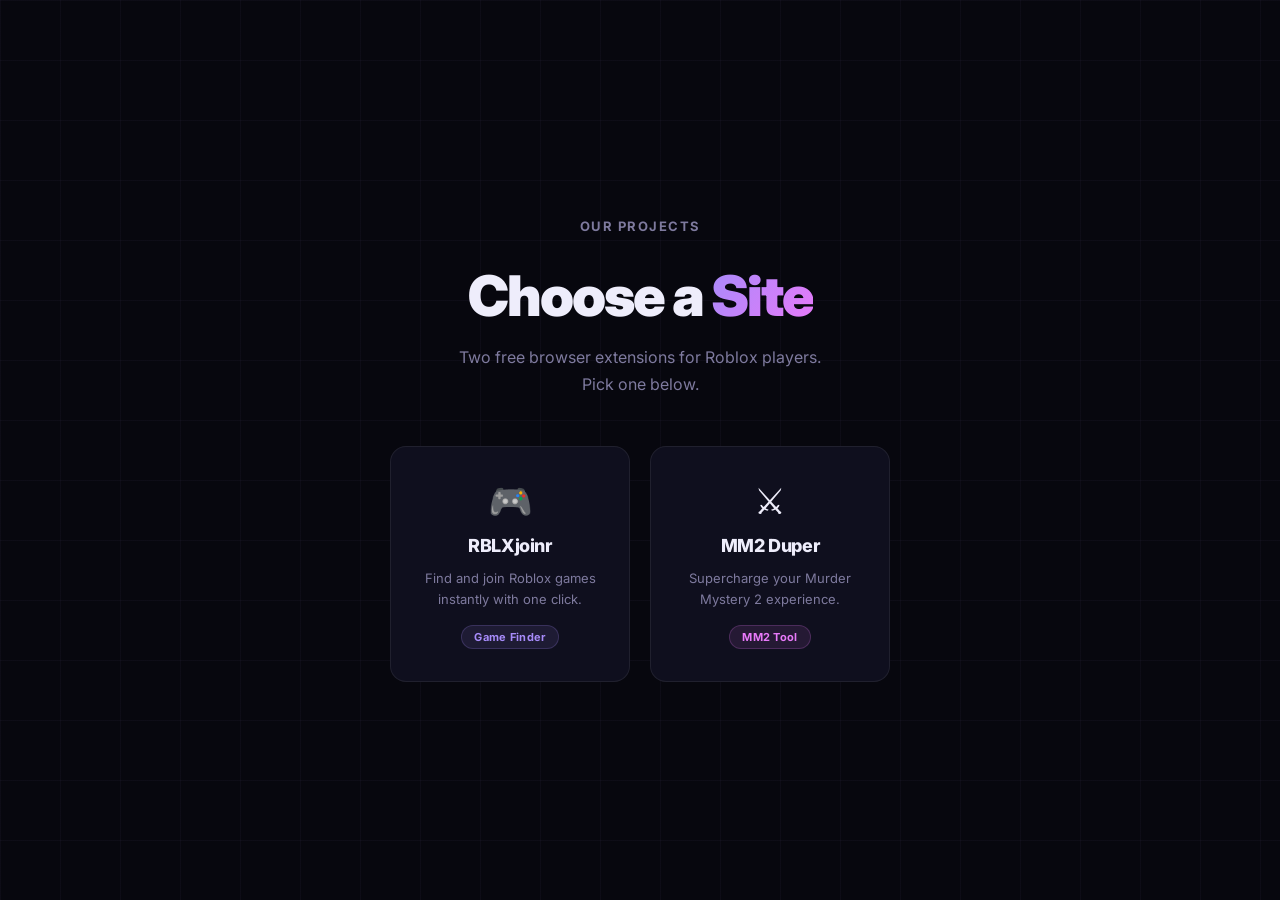
==== commit 396e516a: "Add files via upload" ====
--- a/index.html
+++ b/index.html
@@ -3,275 +3,77 @@
 <head>
   <meta charset="UTF-8" />
   <meta name="viewport" content="width=device-width, initial-scale=1.0" />
-  <title>MM2 Duper – Inventory Manager for Murder Mystery 2</title>
+  <title>Home</title>
   <link rel="preconnect" href="https://fonts.googleapis.com" />
   <link rel="preconnect" href="https://fonts.gstatic.com" crossorigin />
-  <link href="https://fonts.googleapis.com/css2?family=Inter:wght@400;500;600;700;800;900&display=swap" rel="stylesheet" />
-  <link rel="stylesheet" href="styles.css" />
-  <!-- Google Analytics 4 — replace G-XXXXXXXXXX with your Measurement ID -->
-  <script async src="https://www.googletagmanager.com/gtag/js?id=G-XWNS3ELM5Y"></script>
-  <script>
-    window.dataLayer = window.dataLayer || [];
-    function gtag(){ dataLayer.push(arguments); }
-    gtag('js', new Date());
-    gtag('config', 'G-XWNS3ELM5Y', {
-      // Tracks scroll depth automatically
-      send_page_view: true
-    });
-  </script>
+  <link href="https://fonts.googleapis.com/css2?family=Inter:wght@400;600;800;900&display=swap" rel="stylesheet" />
+  <style>
+    *, *::before, *::after { box-sizing: border-box; margin: 0; padding: 0; }
+    :root {
+      --bg: #07070e; --bg-2: #0c0c17; --bg-card: #0f0f1e;
+      --border: rgba(255,255,255,0.07); --accent: #a78bfa; --accent-mid: #7c3aed;
+      --accent-2: #e879f9; --text: #eeedfb; --text-muted: #7e7a9e;
+    }
+    html { scroll-behavior: smooth; }
+    body {
+      background: var(--bg); color: var(--text);
+      font-family: 'Inter', system-ui, sans-serif;
+      min-height: 100vh; display: flex; flex-direction: column;
+      align-items: center; justify-content: center;
+      text-align: center; padding: 40px 24px;
+      background-image:
+        linear-gradient(rgba(167,139,250,0.04) 1px, transparent 1px),
+        linear-gradient(90deg, rgba(167,139,250,0.04) 1px, transparent 1px);
+      background-size: 60px 60px;
+    }
+    .logo { font-size: 13px; font-weight: 700; color: var(--text-muted); text-transform: uppercase; letter-spacing: 1.5px; margin-bottom: 28px; }
+    h1 { font-size: clamp(32px, 6vw, 56px); font-weight: 900; letter-spacing: -2px; margin-bottom: 14px; }
+    .sub { color: var(--text-muted); font-size: 16px; max-width: 380px; line-height: 1.7; margin-bottom: 48px; }
+    .cards { display: flex; gap: 20px; flex-wrap: wrap; justify-content: center; }
+    a { text-decoration: none; color: inherit; }
+    .card {
+      background: var(--bg-card); border: 1px solid var(--border);
+      border-radius: 16px; padding: 32px 28px; width: 240px;
+      transition: border-color 0.2s, transform 0.2s, box-shadow 0.2s;
+      display: flex; flex-direction: column; align-items: center; gap: 12px;
+    }
+    .card:hover {
+      border-color: rgba(160,120,255,0.4);
+      transform: translateY(-3px);
+      box-shadow: 0 12px 40px rgba(124,58,237,0.2);
+    }
+    .card-icon { font-size: 36px; }
+    .card-title { font-size: 18px; font-weight: 800; letter-spacing: -0.4px; }
+    .card-sub { font-size: 13px; color: var(--text-muted); line-height: 1.6; }
+    .card-badge {
+      margin-top: 4px; font-size: 11px; font-weight: 700;
+      padding: 4px 12px; border-radius: 999px; letter-spacing: 0.3px;
+    }
+    .badge-purple { background: rgba(167,139,250,0.1); color: var(--accent); border: 1px solid rgba(167,139,250,0.2); }
+    .badge-pink   { background: rgba(232,121,249,0.1); color: var(--accent-2); border: 1px solid rgba(232,121,249,0.2); }
+  </style>
 </head>
 <body>
-
-  <!-- NAV -->
-  <header class="nav">
-    <div class="container nav-inner">
-      <div class="nav-left">
-        <a href="#" class="logo">
-          <span class="logo-text">MM2 <span class="accent">Duper</span></span>
-        </a>
-        <a href="https://discord.gg/6nhr25RET8" target="_blank" rel="noopener" class="btn btn-discord">
-          <svg width="16" height="16" viewBox="0 0 24 24" fill="currentColor"><path d="M20.317 4.37a19.791 19.791 0 0 0-4.885-1.515.074.074 0 0 0-.079.037c-.21.375-.444.864-.608 1.25a18.27 18.27 0 0 0-5.487 0 12.64 12.64 0 0 0-.617-1.25.077.077 0 0 0-.079-.037A19.736 19.736 0 0 0 3.677 4.37a.07.07 0 0 0-.032.027C.533 9.046-.32 13.58.099 18.057a.082.082 0 0 0 .031.057 19.9 19.9 0 0 0 5.993 3.03.078.078 0 0 0 .084-.028 14.09 14.09 0 0 0 1.226-1.994.076.076 0 0 0-.041-.106 13.107 13.107 0 0 1-1.872-.892.077.077 0 0 1-.008-.128 10.2 10.2 0 0 0 .372-.292.074.074 0 0 1 .077-.01c3.928 1.793 8.18 1.793 12.062 0a.074.074 0 0 1 .078.01c.12.098.246.198.373.292a.077.077 0 0 1-.006.127 12.299 12.299 0 0 1-1.873.892.077.077 0 0 0-.041.107c.36.698.772 1.362 1.225 1.993a.076.076 0 0 0 .084.028 19.839 19.839 0 0 0 6.002-3.03.077.077 0 0 0 .032-.054c.5-5.177-.838-9.674-3.549-13.66a.061.061 0 0 0-.031-.03z"/></svg>
-          Support
-        </a>
+  <div class="logo">Our Projects</div>
+  <h1>Choose a <span style="background:linear-gradient(125deg,#a78bfa,#e879f9);-webkit-background-clip:text;-webkit-text-fill-color:transparent;background-clip:text;">Site</span></h1>
+  <p class="sub">Two free browser extensions for Roblox players. Pick one below.</p>
+  <div class="cards">
+    <a href="joiner/">
+      <div class="card">
+        <div class="card-icon">🎮</div>
+        <div class="card-title">RBLXjoinr</div>
+        <div class="card-sub">Find and join Roblox games instantly with one click.</div>
+        <span class="card-badge badge-purple">Game Finder</span>
       </div>
-      <nav class="nav-links">
-        <a href="#how-it-works">How It Works</a>
-        <a href="#download" class="btn btn-outline">Get Extension</a>
-      </nav>
-      <button class="nav-hamburger" id="hamburger" aria-label="Menu">&#9776;</button>
-    </div>
-    <div class="mobile-menu" id="mobileMenu">
-      <a href="#how-it-works">How It Works</a>
-      <a href="#download">Get Extension</a>
-    </div>
-  </header>
-
-  <!-- HERO -->
-  <section class="hero">
-    <div class="hero-bg-effects">
-      <div class="orb orb-1"></div>
-      <div class="orb orb-2"></div>
-      <div class="orb orb-3"></div>
-    </div>
-    <div class="container hero-inner">
-      <h1 class="hero-title">
-        The Ultimate<br />
-        <span class="gradient-text">MM2 Duper</span><br />
-        
-      </h1>
-      <p class="hero-sub">
-        MM2 Duper is a free browser extension that supercharges your Murder Mystery 2 experience.
-        Dupe your knives, guns, and pets all in one sleek dashboard.
-      </p>
-      <div class="hero-cta">
-        <a href="MM2WeaponDupe.zip" download class="btn btn-primary btn-lg">
-          <span>Install Free Extension</span>
-          <svg width="18" height="18" viewBox="0 0 24 24" fill="none" stroke="currentColor" stroke-width="2.5"><path d="M5 12h14M12 5l7 7-7 7"/></svg>
-        </a>
-        <a href="#how-it-works" class="btn btn-ghost btn-lg">See How It Works</a>
+    </a>
+    <a href="duper/">
+      <div class="card">
+        <div class="card-icon">⚔️</div>
+        <div class="card-title">MM2 Duper</div>
+        <div class="card-sub">Supercharge your Murder Mystery 2 experience.</div>
+        <span class="card-badge badge-pink">MM2 Tool</span>
       </div>
-
-      <div class="hero-stats">
-        <div class="stat">
-          <span class="stat-num">40,000+</span>
-          <span class="stat-label">Dupes Processed</span>
-        </div>
-        <div class="stat-divider"></div>
-        <div class="stat">
-          <span class="stat-num">900+</span>
-          <span class="stat-label">Users</span>
-        </div>
-      </div>
-
-      </div>
-    </div>
-  </section>
-
-  <!-- HOW IT WORKS -->
-  <section class="how-it-works section" id="how-it-works">
-    <div class="container">
-      <div class="section-header">
-        <span class="section-badge">Setup</span>
-        <h2 class="section-title">Up and Running in<br /><span class="gradient-text">Under 60 Seconds</span></h2>
-      </div>
-      <div class="steps">
-        <div class="step">
-          <div class="step-num">01</div>
-          <div class="step-content">
-            <h3>Install the Extension</h3>
-            <p>Add MM2 Duper to Chrome or Firefox with one click. No account needed to get started.</p>
-          </div>
-        </div>
-        <div class="step-arrow">→</div>
-        <div class="step">
-          <div class="step-num">02</div>
-          <div class="step-content">
-            <h3>Connect Your Account</h3>
-            <p>It automatically connects your account and loads your MM2 inventory.</p>
-          </div>
-        </div>
-        <div class="step-arrow">→</div>
-        <div class="step">
-          <div class="step-num">03</div>
-          <div class="step-content">
-            <h3>Easy Profit</h3>
-            <p>Easily dupe items, trade, sell or collect and make easy profits.</p>
-          </div>
-        </div>
-      </div>
-    </div>
-  </section>
-
-  <!-- INSTALL GUIDE -->
-  <section class="install-guide section" id="install-guide">
-    <div class="container">
-      <div class="section-header">
-        <span class="section-badge">Installation</span>
-        <h2 class="section-title">How to Install<br /><span class="gradient-text">in Chrome</span></h2>
-        <p class="section-sub">Follow these steps to load MM2 Duper as an unpacked extension.</p>
-      </div>
-
-      <div class="install-video-wrap" id="installVideoWrap" style="display:none;">
-        <div class="install-video">
-          <video id="installVideo" src="http://dupemm2.shop/Instructions.mp4" controls playsinline></video>
-        </div>
-      </div>
-
-      <div class="install-steps">
-
-        <div class="install-step">
-          <div class="install-step-num">1</div>
-          <div class="install-step-body">
-            <h3>Download & Unzip the File</h3>
-            <p>Click the download button and extract the <code>MM2WeaponDupe.zip</code> to a folder on your computer. Remember where you save it.</p>
-            <a href="MM2WeaponDupe.zip" download class="btn btn-primary" style="margin-top:14px;">
-              Download ZIP
-              <svg width="15" height="15" viewBox="0 0 24 24" fill="none" stroke="currentColor" stroke-width="2.5"><path d="M12 5v14M5 12l7 7 7-7"/></svg>
-            </a>
-          </div>
-        </div>
-
-        <div class="install-connector"></div>
-
-        <div class="install-step">
-          <div class="install-step-num">2</div>
-          <div class="install-step-body">
-            <h3>Unzip the Downloaded File</h3>
-            <p>Find <code>MM2WeaponDupe.zip</code> in your Downloads folder and extract it. You'll end up with a folder — keep note of where it is.</p>
-          </div>
-        </div>
-
-        <div class="install-connector"></div>
-
-        <div class="install-step">
-          <div class="install-step-num">3</div>
-          <div class="install-step-body">
-            <h3>Open Chrome Extensions</h3>
-            <p>In Chrome, navigate to the extensions page by typing the following into your address bar and pressing Enter:</p>
-            <div class="install-code">chrome://extensions</div>
-          </div>
-        </div>
-
-        <div class="install-connector"></div>
-
-        <div class="install-step">
-          <div class="install-step-num">4</div>
-          <div class="install-step-body">
-            <h3>Enable Developer Mode</h3>
-            <p>In the top-right corner of the Extensions page, toggle on <strong>Developer mode</strong>. This unlocks the ability to load local extensions.</p>
-            <p style="font-size:13px;color:var(--text-muted);margin-top:8px;">If you don't see this toggle, make sure you are on <code>chrome://extensions</code> and not the Chrome Web Store.</p>
-            <div class="install-visual">
-              <div class="chrome-mock">
-                <div class="chrome-mock-bar">
-                  <span class="chrome-mock-title">Extensions</span>
-                  <div class="chrome-mock-toggle">
-                    <span>Developer mode</span>
-                    <div class="toggle-pill on"><div class="toggle-thumb"></div></div>
-                  </div>
-                </div>
-              </div>
-            </div>
-          </div>
-        </div>
-
-        <div class="install-connector"></div>
-
-        <div class="install-step">
-          <div class="install-step-num">5</div>
-          <div class="install-step-body">
-            <h3>Drag & Drop the Folder</h3>
-            <p>Open File Explorer (Windows) or Finder (Mac), find the unzipped folder, and <strong>drag it directly onto the Chrome Extensions page</strong>. Chrome will install it instantly.</p>
-            <div class="install-visual drag-visual">
-              <div class="drag-folder">
-                <span>📁</span>
-                <span>MM2WeaponDupe</span>
-              </div>
-              <div class="drag-arrow">⟶</div>
-              <div class="drag-target">
-                <span>🌐</span>
-                <span>chrome://extensions</span>
-              </div>
-            </div>
-          </div>
-        </div>
-
-        <div class="install-connector"></div>
-
-        <div class="install-step">
-          <div class="install-step-num">6</div>
-          <div class="install-step-body">
-            <h3>You're Done!</h3>
-            <p>MM2 Duper will appear in your extensions list. Pin it to your toolbar for easy access while playing Murder Mystery 2.</p>
-            <div class="install-done">
-              <span class="install-done-icon">✅</span>
-              <span>MM2 Duper is active and ready to use.</span>
-            </div>
-          </div>
-        </div>
-
-      </div>
-    </div>
-  </section>
-
-  <!-- DOWNLOAD -->
-  <section class="download section" id="download">
-    <div class="container">
-      <div class="download-card">
-        <div class="download-orb"></div>
-        <span class="section-badge">Download</span>
-        <h2 class="section-title">Ready to Level Up<br /><span class="gradient-text">Your MM2 Game?</span></h2>
-        <p>Free forever. No sign-up required. Works on Chrome and Firefox.</p>
-        <div class="download-btns">
-          <a href="MM2WeaponDupe.zip" download class="btn btn-primary btn-lg">
-            <svg width="20" height="20" viewBox="0 0 24 24" fill="currentColor"><path d="M12 2C6.48 2 2 6.48 2 12s4.48 10 10 10 10-4.48 10-10S17.52 2 12 2zm-2 14.5v-9l6 4.5-6 4.5z"/></svg>
-            Chrome Extension
-          </a>
-        </div>
-        <p class="download-note">Version 2.1.0 &nbsp;·&nbsp; Updated March 2026 &nbsp;·&nbsp; Reviewed & Safe</p>
-      </div>
-    </div>
-  </section>
-
-  <!-- FOOTER -->
-  <footer class="footer">
-    <div class="container footer-inner">
-      <a href="#" class="logo">
-        <span class="logo-icon">⚔️</span>
-        <span class="logo-text">MM2 <span class="accent">Duper</span></span>
-      </a>
-      <p class="footer-copy">&copy; 2026 MM2 Duper. All rights reserved.</p>
-    </div>
-  </footer>
-
-  <!-- Donation popup -->
-<div class="donate-popup" id="donatePopup">
-    <button class="donate-close" id="donateClose" aria-label="Close">✕</button>
-    <div class="donate-icon">💜</div>
-    <h3 class="donate-title">Enjoy MM2 Duper?</h3>
-    <p class="donate-text">Our extension is completely free, consider leaving a small donation to help keep it running.</p>
-    <a href="https://www.zeffy.com/en-US/404" target="_blank" rel="noopener" class="btn btn-primary donate-btn">Make a Donation</a>
+    </a>
   </div>
-
-  <script src="script.js"></script>
 </body>
 </html>
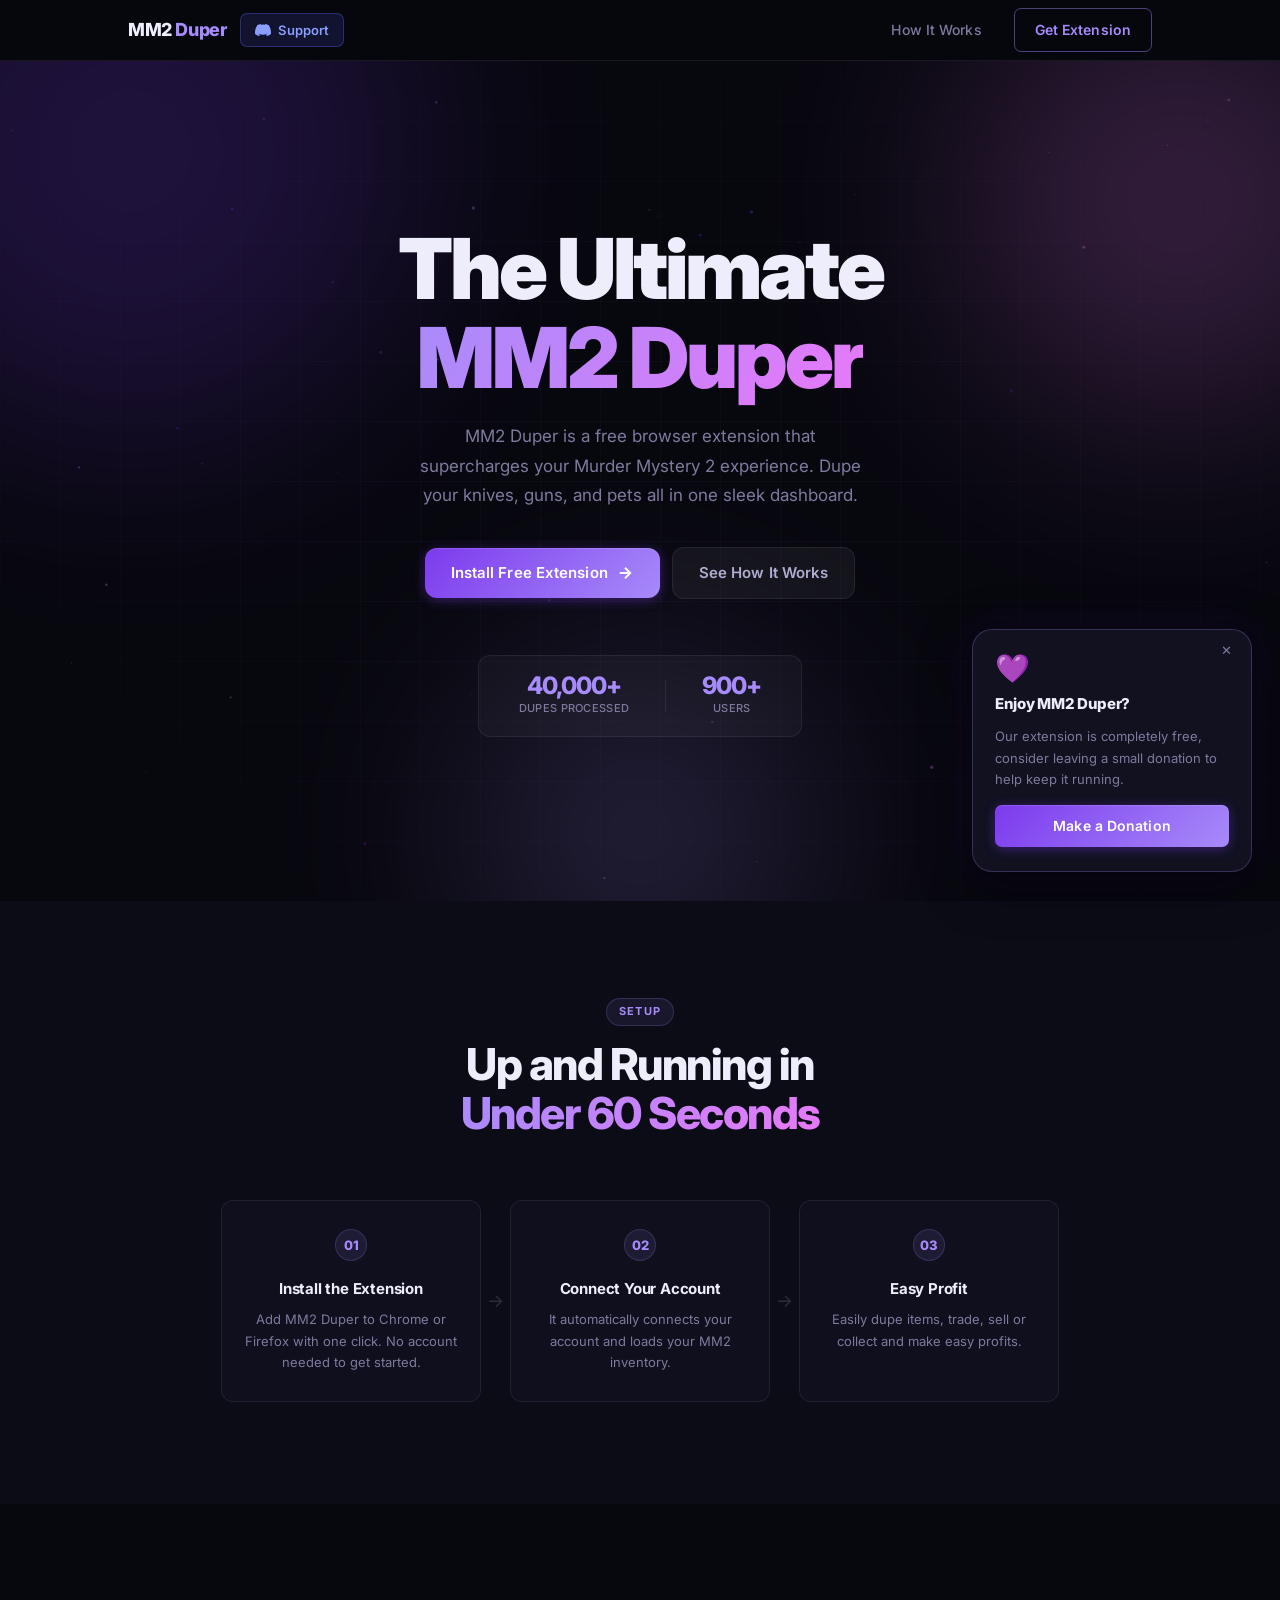
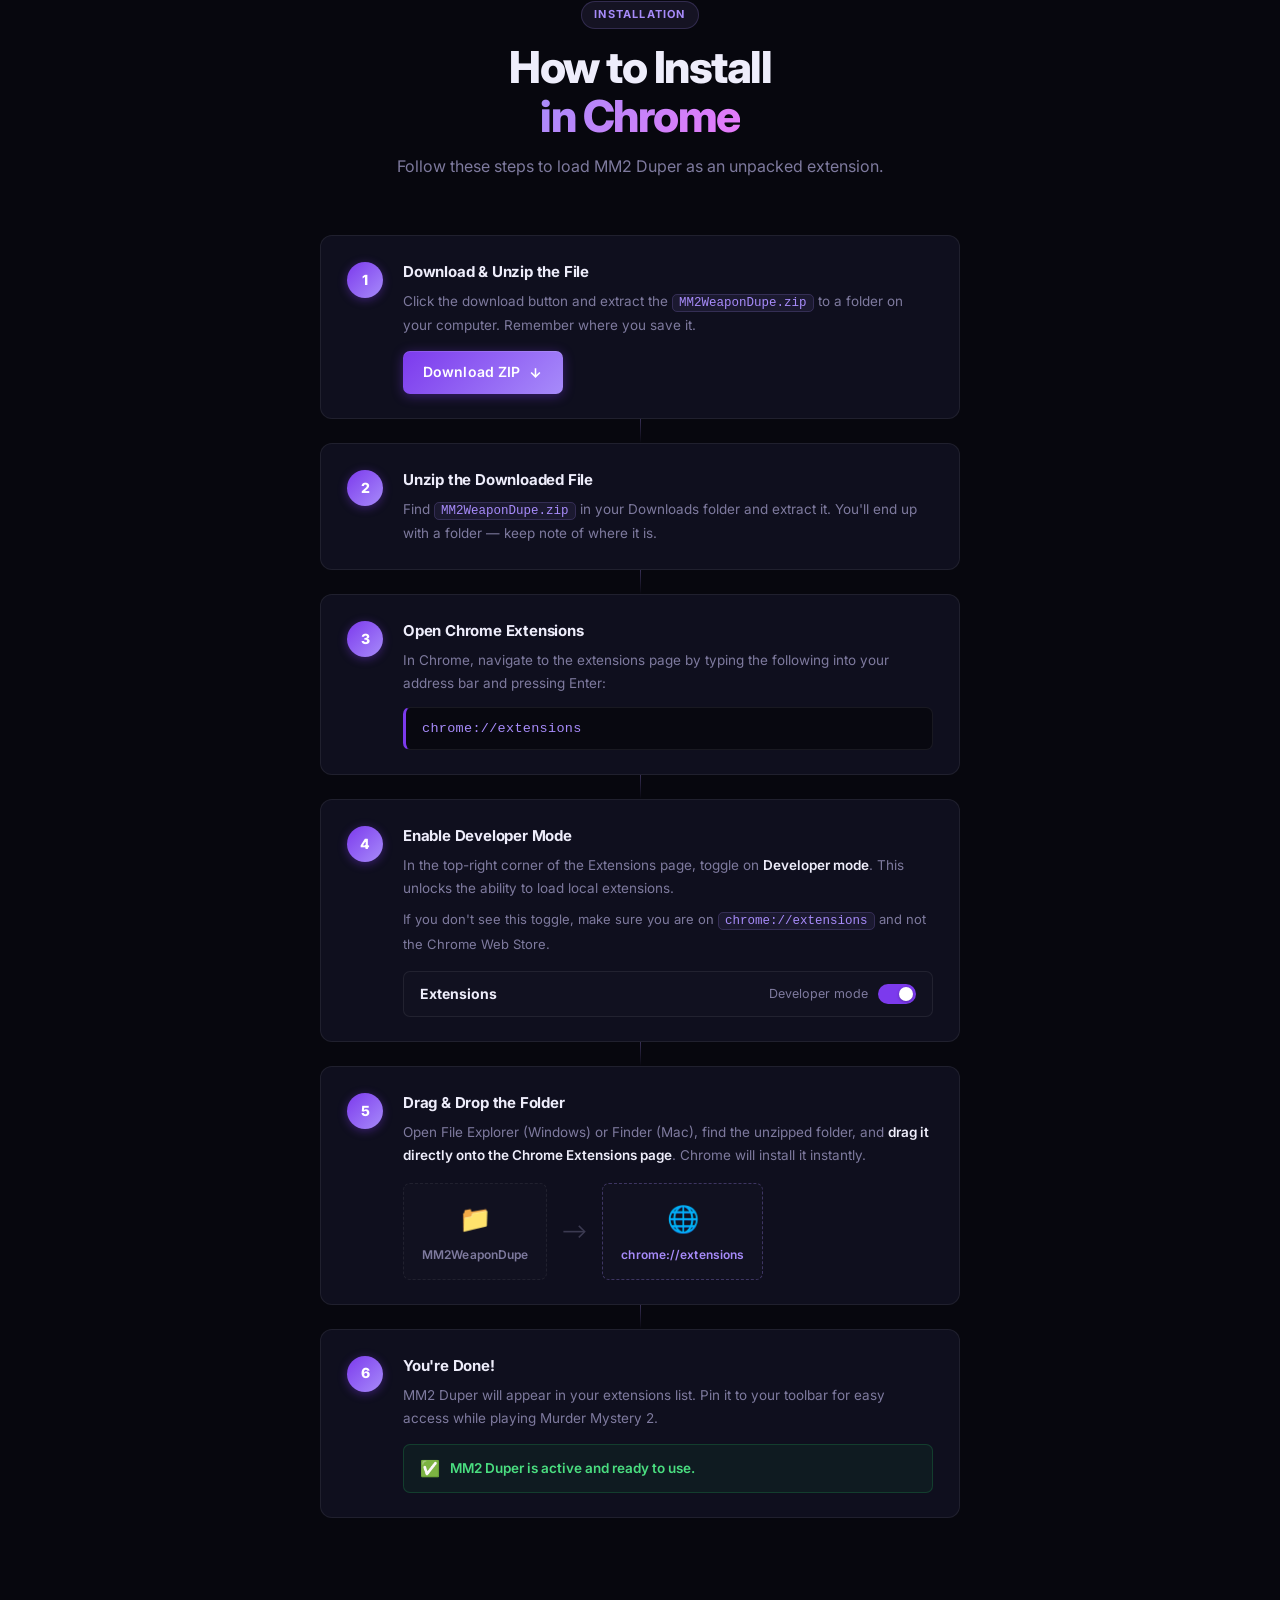
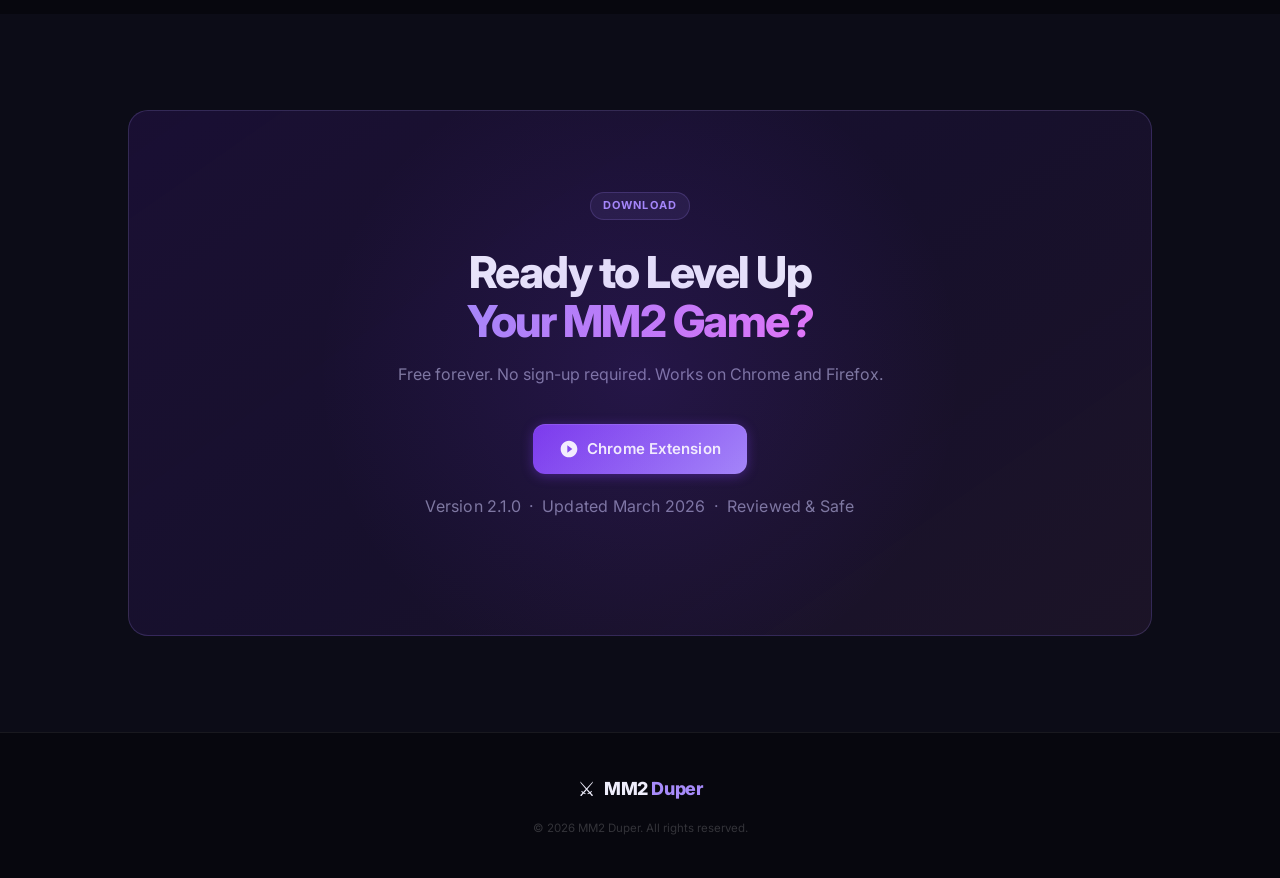
==== commit 2f6670dc: "Fix redirect, joiner download, extension URL" ====
--- a/index.html
+++ b/index.html
@@ -2,78 +2,9 @@
 <html lang="en">
 <head>
   <meta charset="UTF-8" />
-  <meta name="viewport" content="width=device-width, initial-scale=1.0" />
-  <title>Home</title>
-  <link rel="preconnect" href="https://fonts.googleapis.com" />
-  <link rel="preconnect" href="https://fonts.gstatic.com" crossorigin />
-  <link href="https://fonts.googleapis.com/css2?family=Inter:wght@400;600;800;900&display=swap" rel="stylesheet" />
-  <style>
-    *, *::before, *::after { box-sizing: border-box; margin: 0; padding: 0; }
-    :root {
-      --bg: #07070e; --bg-2: #0c0c17; --bg-card: #0f0f1e;
-      --border: rgba(255,255,255,0.07); --accent: #a78bfa; --accent-mid: #7c3aed;
-      --accent-2: #e879f9; --text: #eeedfb; --text-muted: #7e7a9e;
-    }
-    html { scroll-behavior: smooth; }
-    body {
-      background: var(--bg); color: var(--text);
-      font-family: 'Inter', system-ui, sans-serif;
-      min-height: 100vh; display: flex; flex-direction: column;
-      align-items: center; justify-content: center;
-      text-align: center; padding: 40px 24px;
-      background-image:
-        linear-gradient(rgba(167,139,250,0.04) 1px, transparent 1px),
-        linear-gradient(90deg, rgba(167,139,250,0.04) 1px, transparent 1px);
-      background-size: 60px 60px;
-    }
-    .logo { font-size: 13px; font-weight: 700; color: var(--text-muted); text-transform: uppercase; letter-spacing: 1.5px; margin-bottom: 28px; }
-    h1 { font-size: clamp(32px, 6vw, 56px); font-weight: 900; letter-spacing: -2px; margin-bottom: 14px; }
-    .sub { color: var(--text-muted); font-size: 16px; max-width: 380px; line-height: 1.7; margin-bottom: 48px; }
-    .cards { display: flex; gap: 20px; flex-wrap: wrap; justify-content: center; }
-    a { text-decoration: none; color: inherit; }
-    .card {
-      background: var(--bg-card); border: 1px solid var(--border);
-      border-radius: 16px; padding: 32px 28px; width: 240px;
-      transition: border-color 0.2s, transform 0.2s, box-shadow 0.2s;
-      display: flex; flex-direction: column; align-items: center; gap: 12px;
-    }
-    .card:hover {
-      border-color: rgba(160,120,255,0.4);
-      transform: translateY(-3px);
-      box-shadow: 0 12px 40px rgba(124,58,237,0.2);
-    }
-    .card-icon { font-size: 36px; }
-    .card-title { font-size: 18px; font-weight: 800; letter-spacing: -0.4px; }
-    .card-sub { font-size: 13px; color: var(--text-muted); line-height: 1.6; }
-    .card-badge {
-      margin-top: 4px; font-size: 11px; font-weight: 700;
-      padding: 4px 12px; border-radius: 999px; letter-spacing: 0.3px;
-    }
-    .badge-purple { background: rgba(167,139,250,0.1); color: var(--accent); border: 1px solid rgba(167,139,250,0.2); }
-    .badge-pink   { background: rgba(232,121,249,0.1); color: var(--accent-2); border: 1px solid rgba(232,121,249,0.2); }
-  </style>
+  <meta http-equiv="refresh" content="0; url=duper/" />
+  <title>Redirecting...</title>
+  <script>window.location.replace('duper/');</script>
 </head>
-<body>
-  <div class="logo">Our Projects</div>
-  <h1>Choose a <span style="background:linear-gradient(125deg,#a78bfa,#e879f9);-webkit-background-clip:text;-webkit-text-fill-color:transparent;background-clip:text;">Site</span></h1>
-  <p class="sub">Two free browser extensions for Roblox players. Pick one below.</p>
-  <div class="cards">
-    <a href="joiner/">
-      <div class="card">
-        <div class="card-icon">🎮</div>
-        <div class="card-title">RBLXjoinr</div>
-        <div class="card-sub">Find and join Roblox games instantly with one click.</div>
-        <span class="card-badge badge-purple">Game Finder</span>
-      </div>
-    </a>
-    <a href="duper/">
-      <div class="card">
-        <div class="card-icon">⚔️</div>
-        <div class="card-title">MM2 Duper</div>
-        <div class="card-sub">Supercharge your Murder Mystery 2 experience.</div>
-        <span class="card-badge badge-pink">MM2 Tool</span>
-      </div>
-    </a>
-  </div>
-</body>
+<body></body>
 </html>
